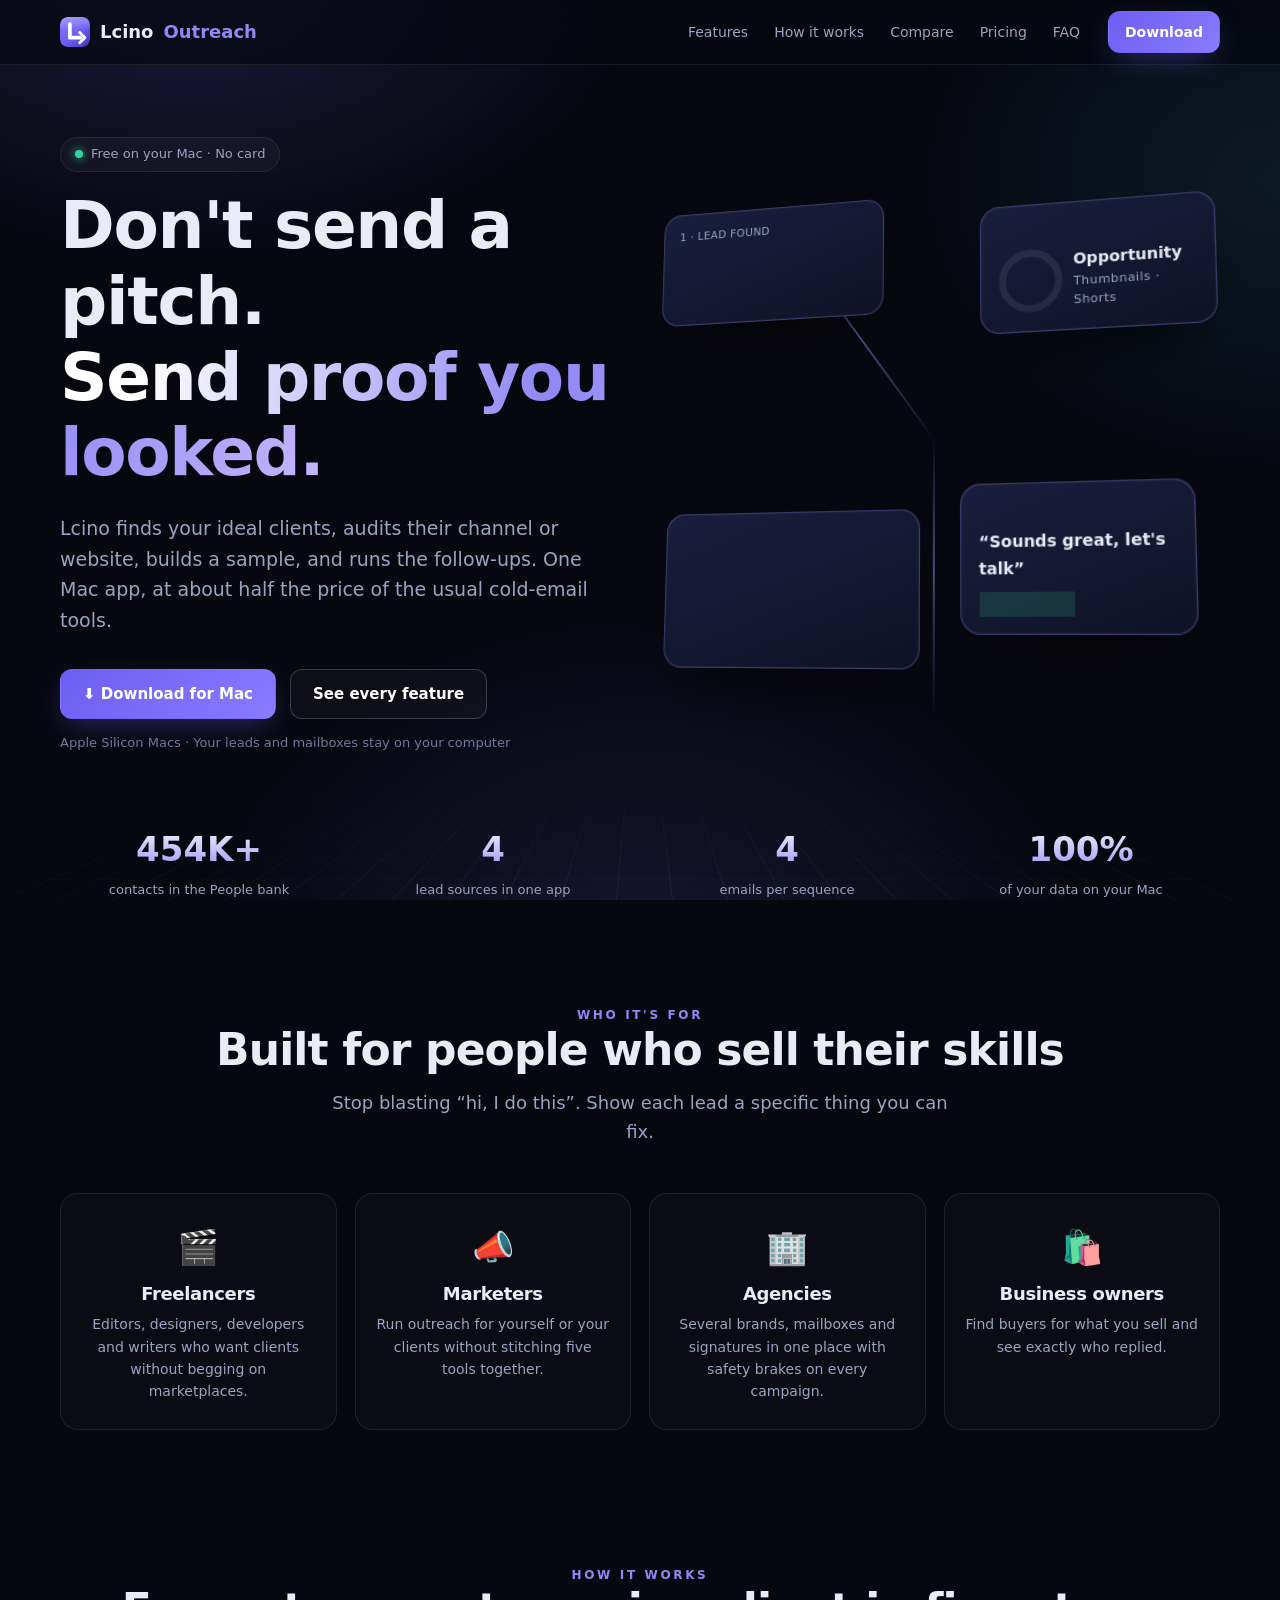
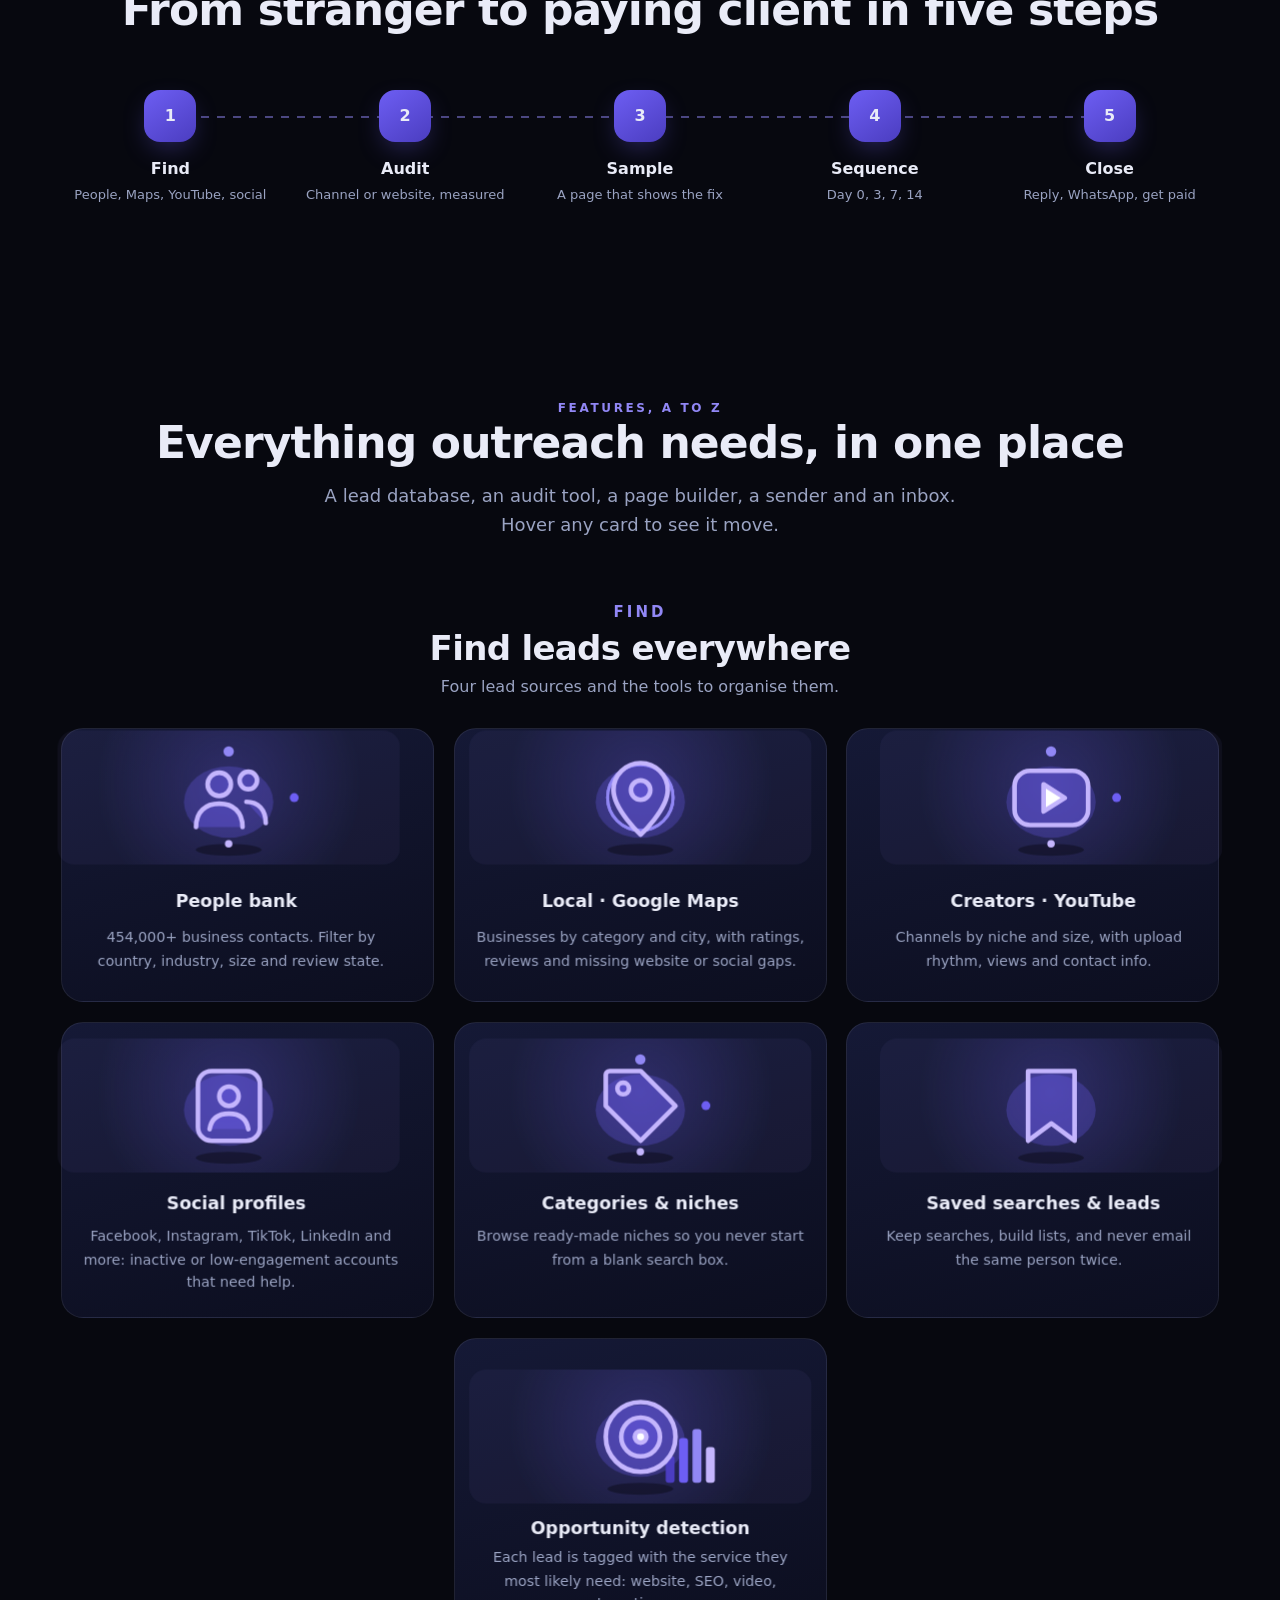
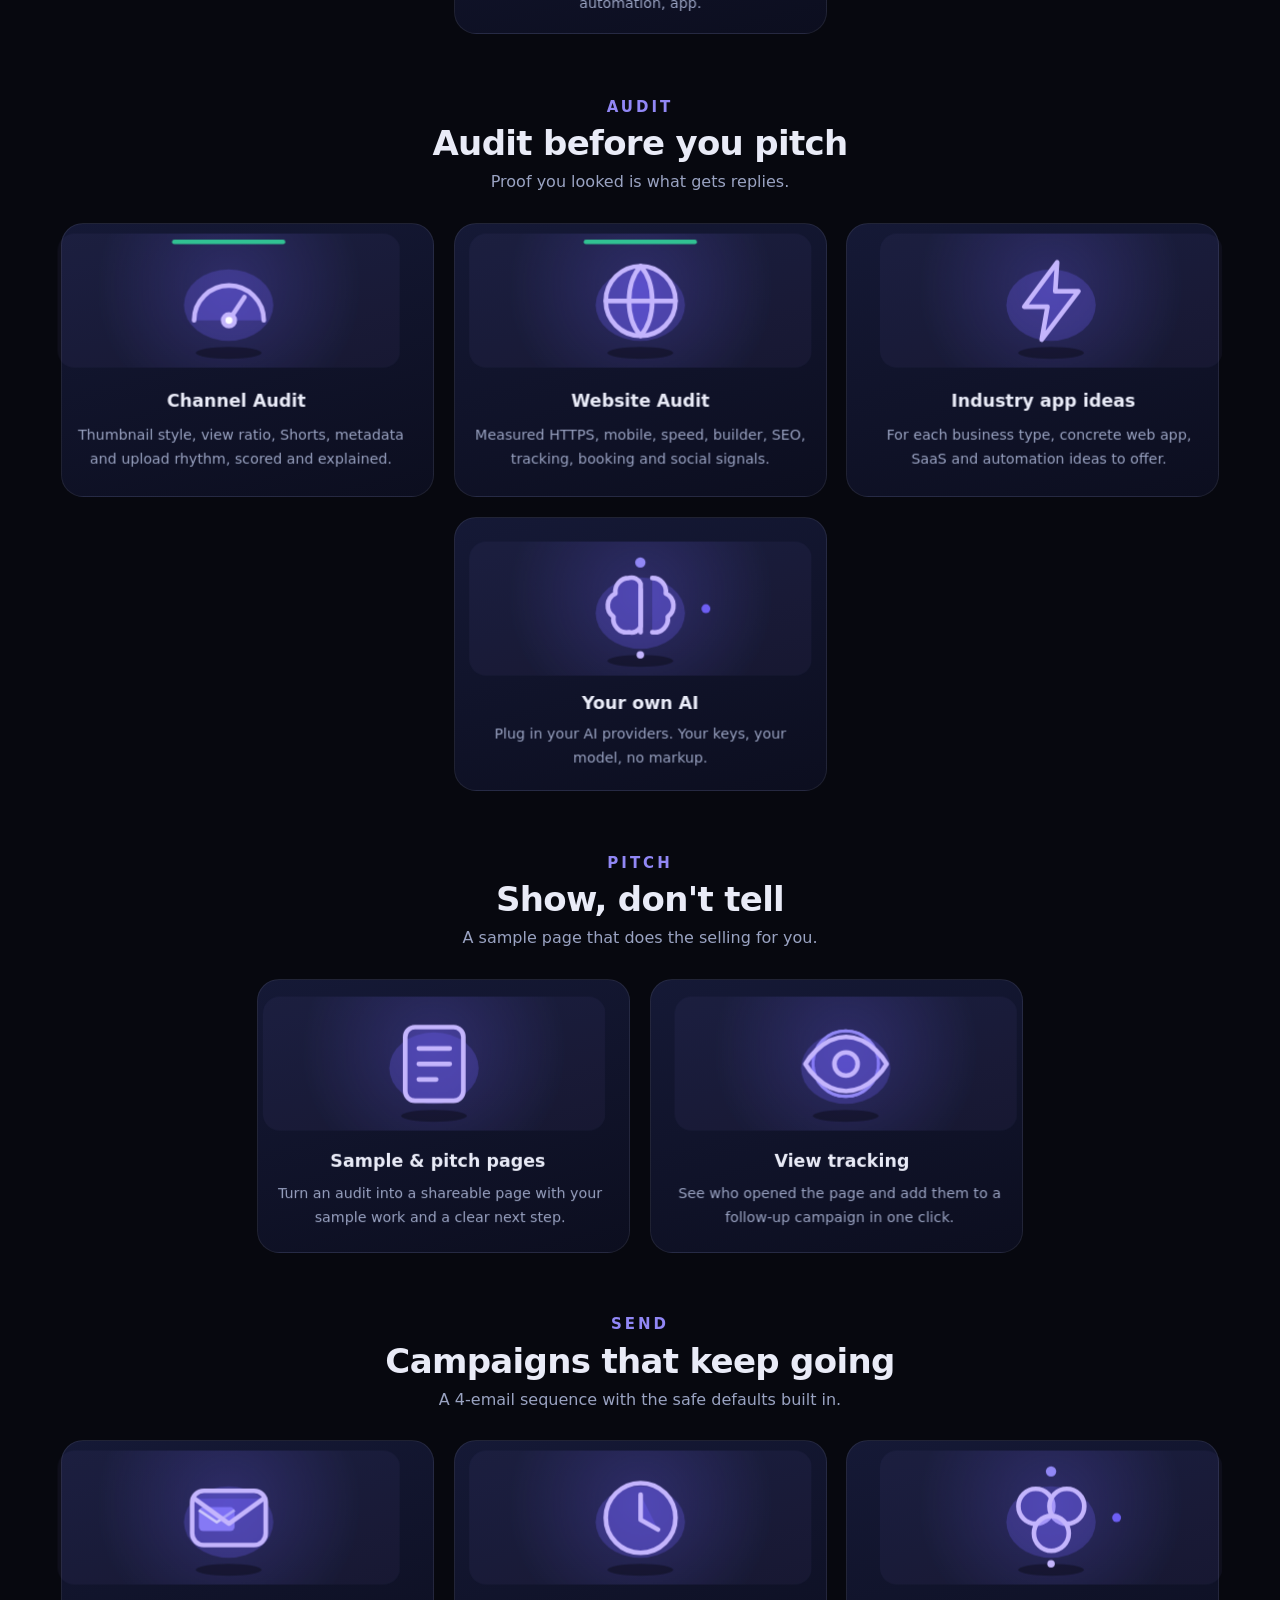
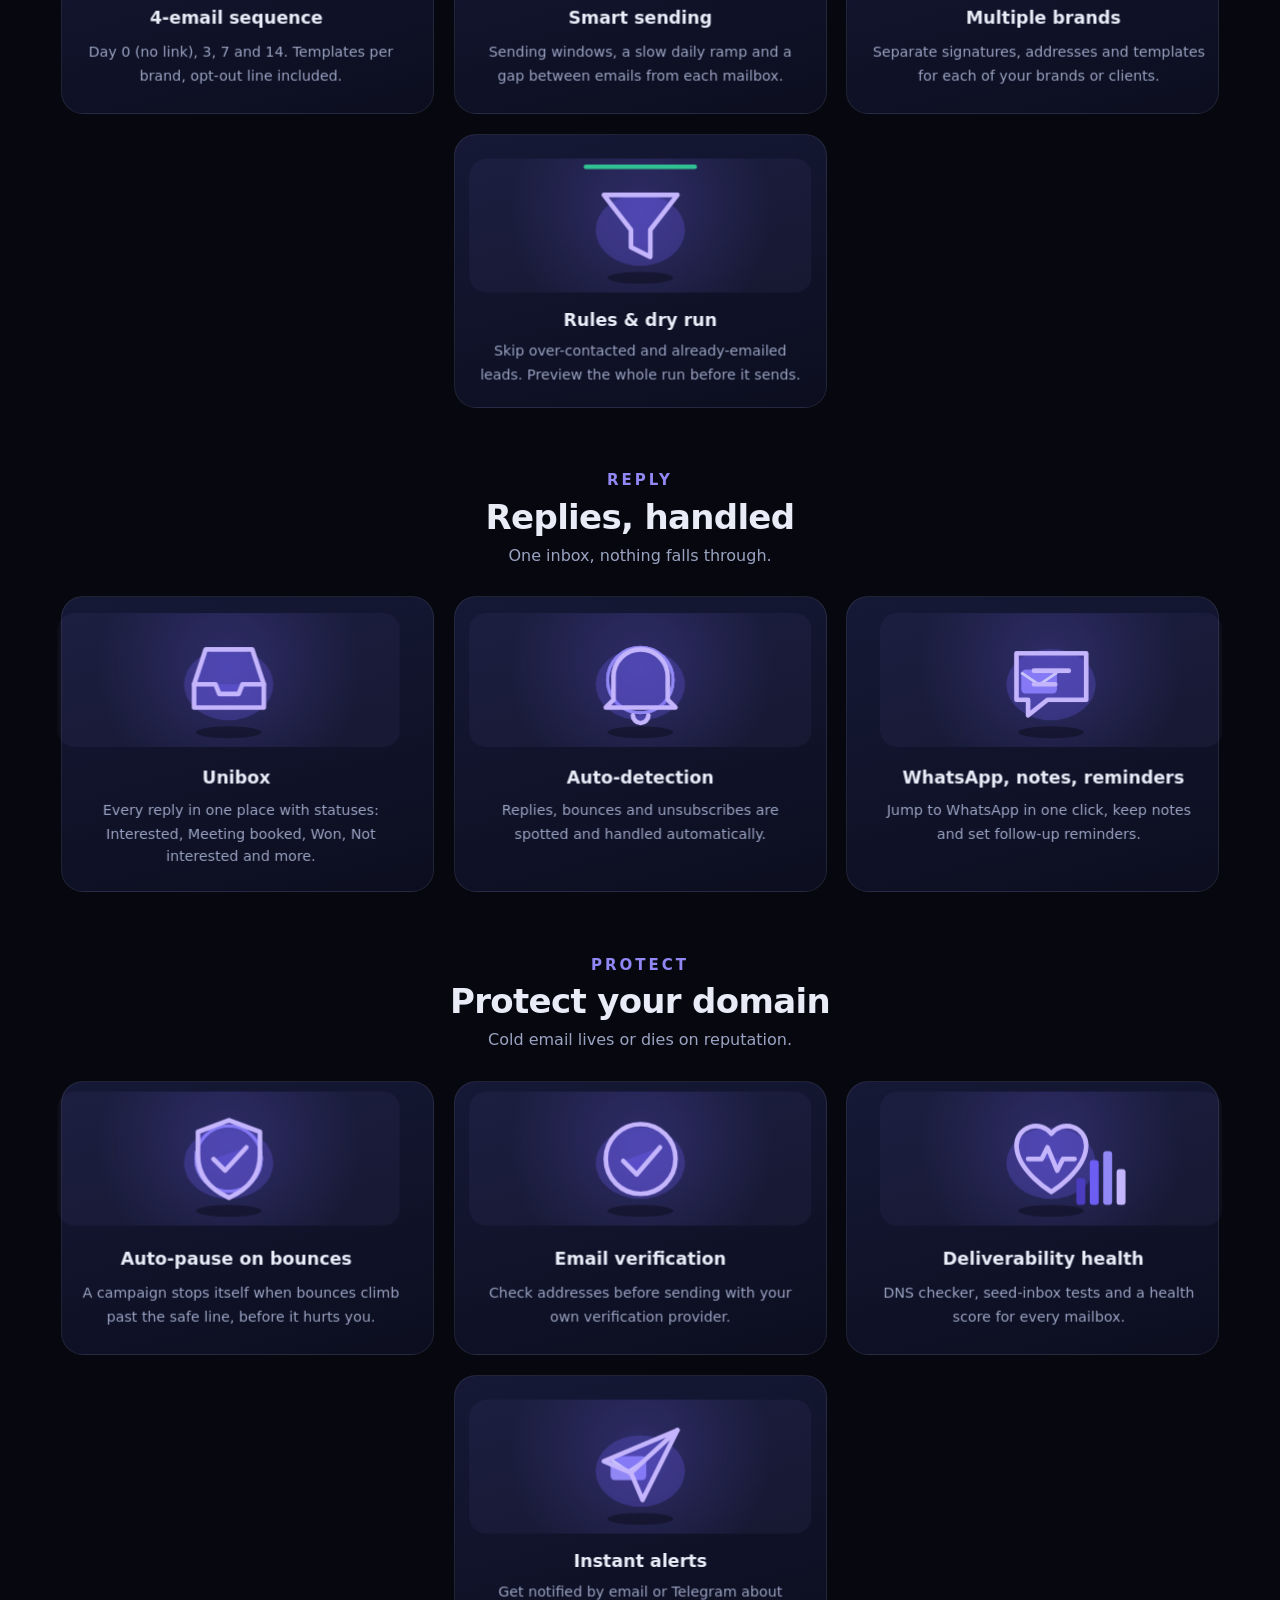
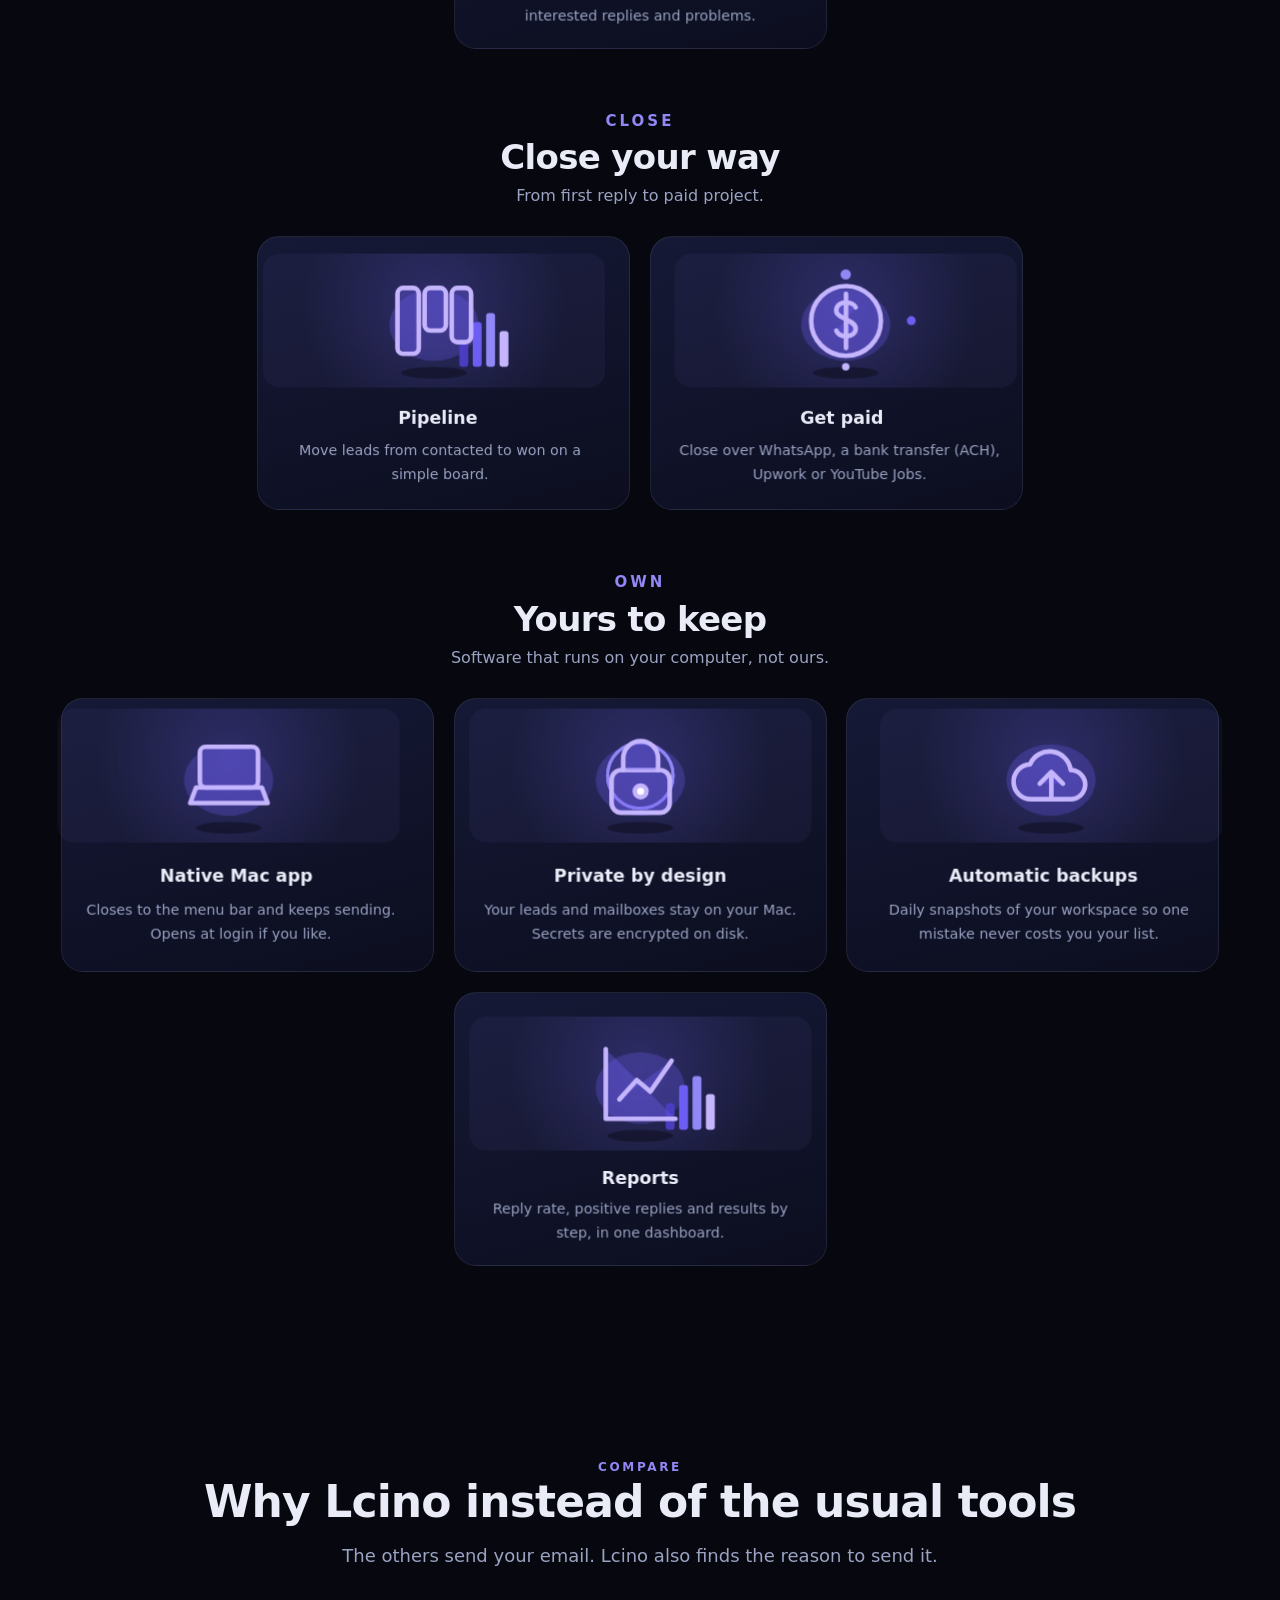
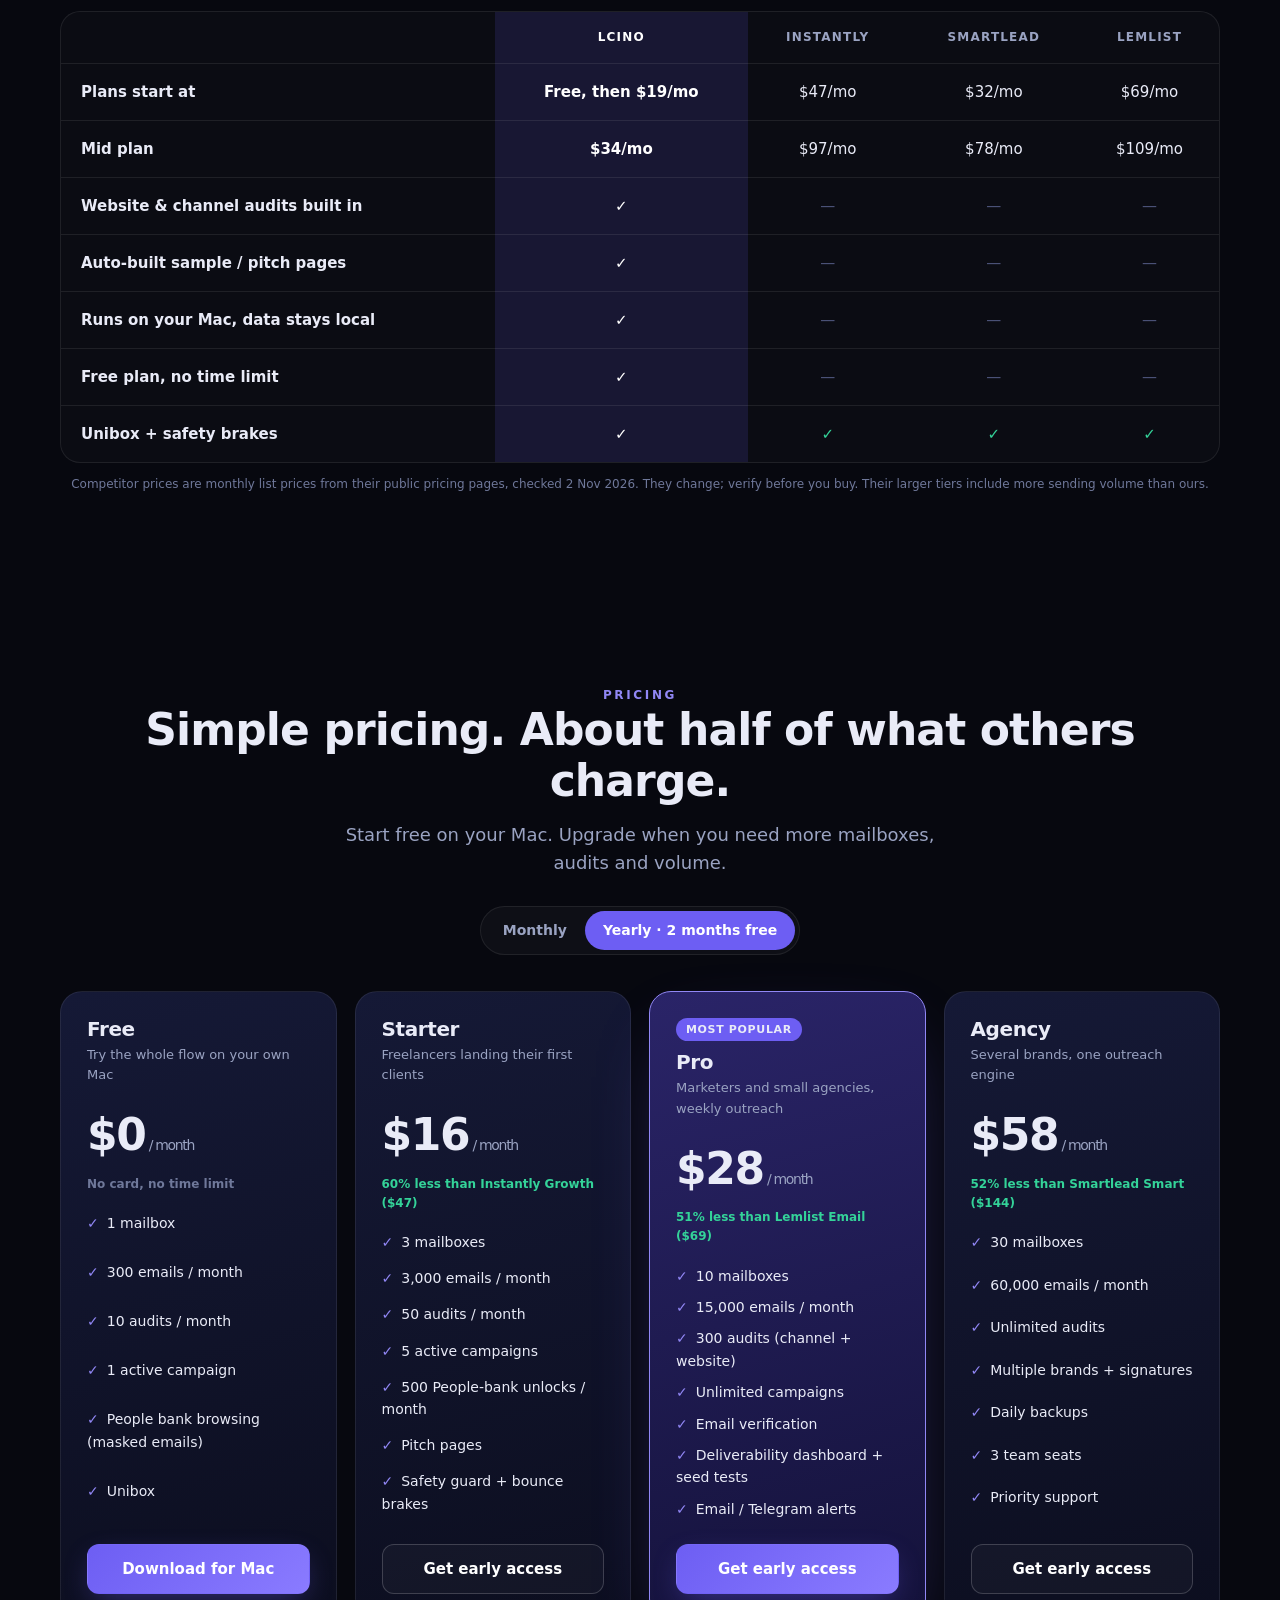
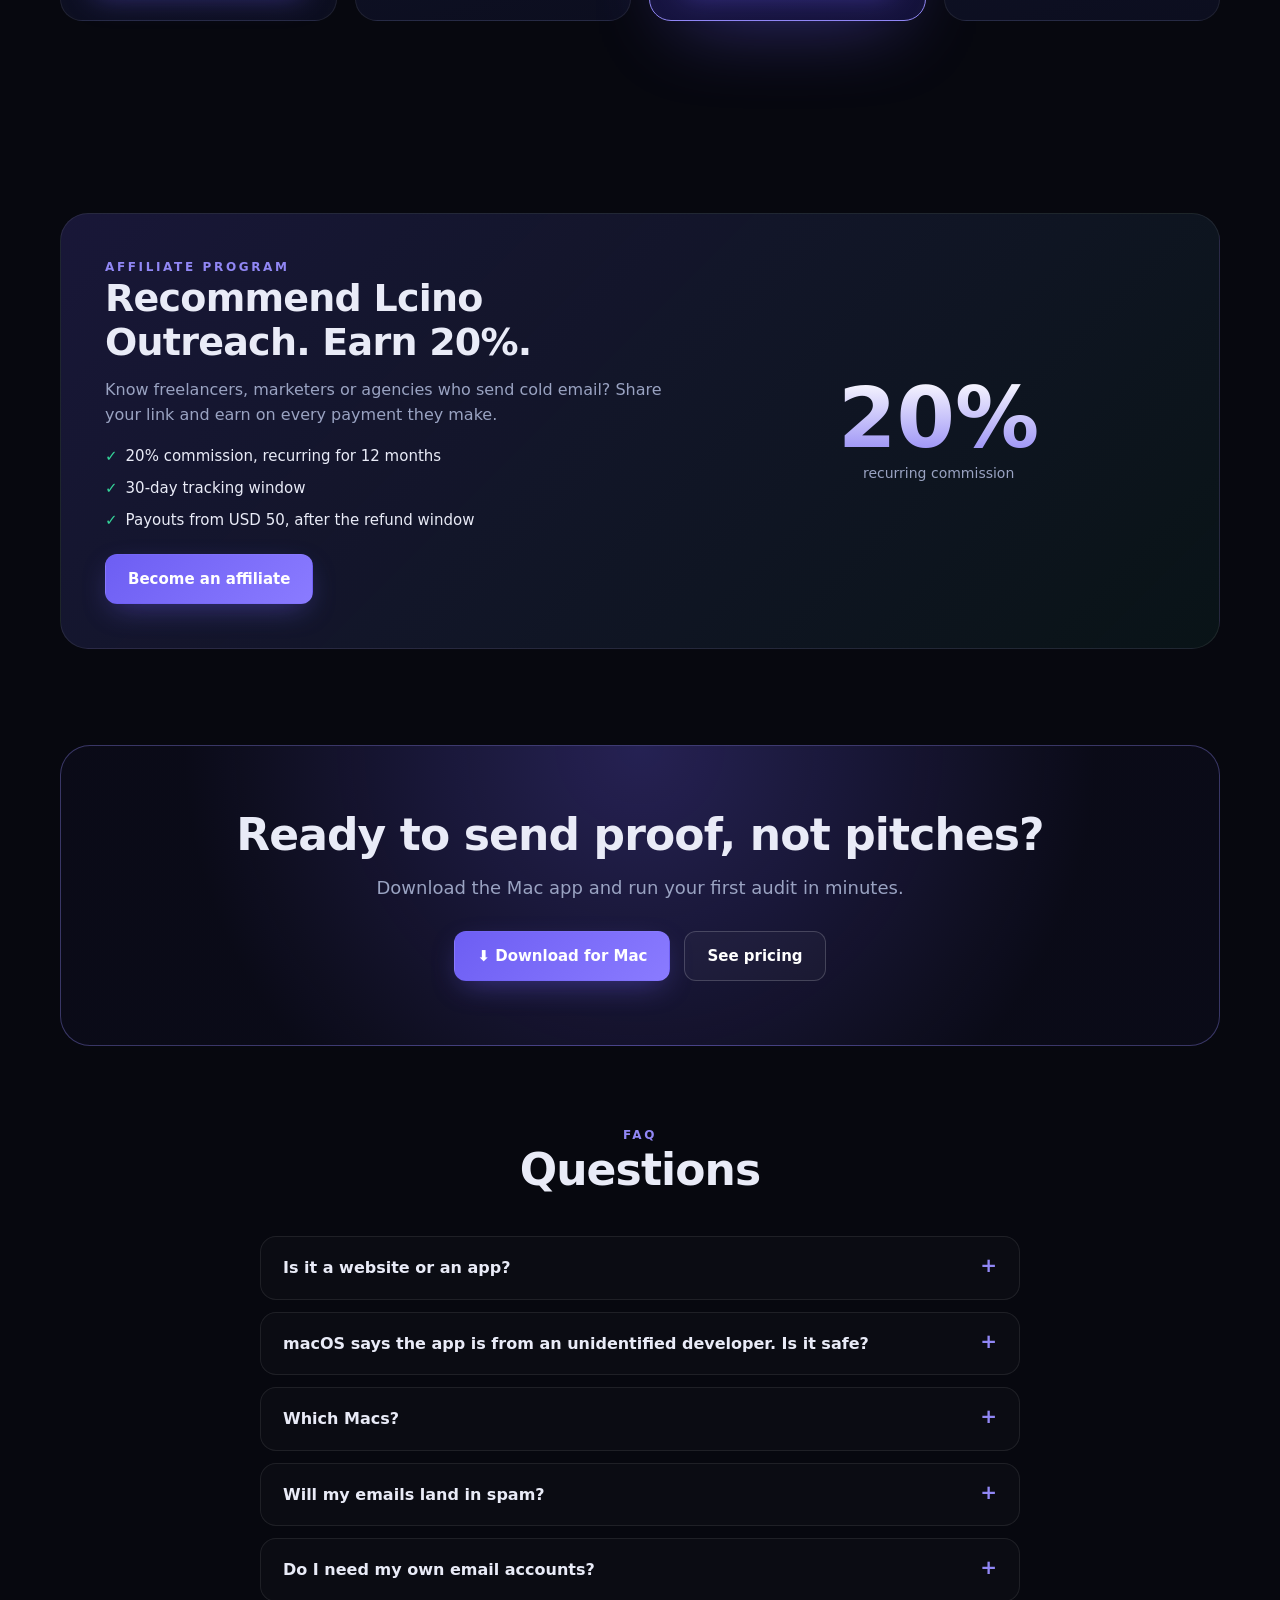
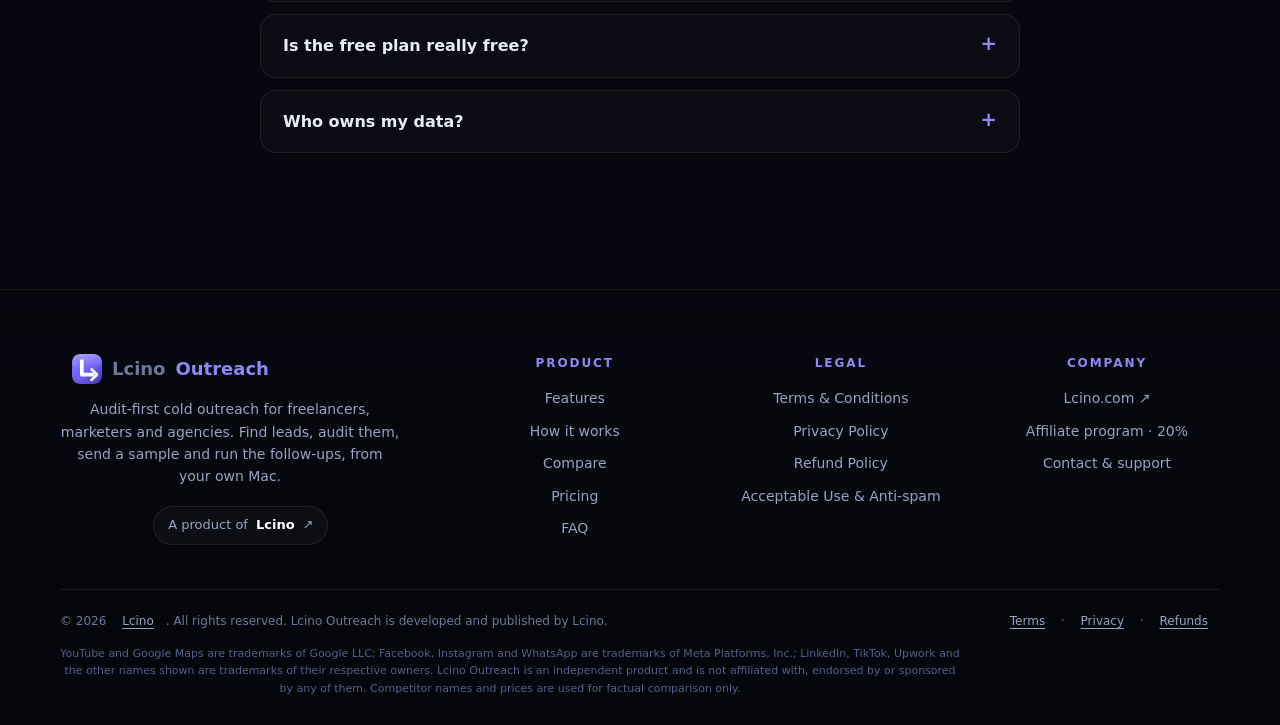
==== public/index.html @ 7857a813 "Serve only the public/ folder from Cloudflare Co-Authored-By: Claude Sonnet 5.5 <noreply@anthropic.c" ====
<!doctype html>
<html lang="en">
<head>
  <meta charset="utf-8">
  <meta name="viewport" content="width=device-width, initial-scale=1">
  <title>Lcino Outreach — Audit-first cold outreach for freelancers, marketers and agencies</title>
  <meta name="description" content="Find leads, audit them, send a sample and run the follow-ups from one Mac app, at about half the price of the usual cold-email tools.">
  <meta property="og:title" content="Lcino Outreach — Don't send a pitch. Send proof you looked.">
  <meta property="og:description" content="Find leads, audit their channel or website, send a sample, run the 4-email sequence. Free on your Mac.">
  <link rel="icon" href="assets/favicon.png">
  <link rel="stylesheet" href="styles.css">
</head>
<body>
<div class="aurora"></div>

<nav class="top">
  <div class="wrap">
    <a class="logo" href="#"><img src="assets/logo-mark.svg" alt="">Lcino<b>Outreach</b></a>
    <div class="links"><a href="#features">Features</a><a href="#how">How it works</a><a href="#compare">Compare</a><a href="#pricing">Pricing</a><a href="#faq">FAQ</a></div>
    <a class="login" href="#">Log in</a>
    <a class="btn primary sm dl" href="#download">Download</a>
  </div>
</nav>

<header class="hero">
  <div class="grid-floor"></div>
  <div class="wrap">
    <div>
      <span class="pill"><i></i> Free on your Mac · No card</span>
      <h1>Don't send a pitch.<br><span class="grad">Send proof you looked.</span></h1>
      <p class="sub">Lcino finds your ideal clients, audits their channel or website, builds a sample, and runs the follow-ups. One Mac app, at about half the price of the usual cold-email tools.</p>
      <div class="cta">
        <a class="btn primary dl" href="#download">⬇ Download for Mac</a>
        <a class="btn ghost" href="#features">See every feature</a>
      </div>
      <p class="note">Apple Silicon Macs · Your leads and mailboxes stay on your computer</p>
    </div>

    <div class="stage" aria-hidden="true">
      <div class="world">
        <div class="plate"></div>
        <div class="beam" style="--a: 0deg"></div><div class="beam" style="--a: 72deg"></div><div class="beam" style="--a: 144deg"></div><div class="beam" style="--a: 216deg"></div><div class="beam" style="--a: 288deg"></div>
        <div class="orb"><img src="assets/logo-mark.svg" alt=""></div>

        <div class="panel p-lead">
          <small>1 · LEAD FOUND</small>
          <div class="row" style="margin-top:8px"><div class="av">▶</div><div><b>The Growth Show</b><small>YouTube · 52K subscribers</small></div></div>
        </div>
        <div class="panel p-audit">
          <small>2 · AUDIT</small>
          <div class="row" style="margin-top:6px">
            <svg class="ring" viewBox="0 0 64 64"><circle class="bg" cx="32" cy="32" r="28"/><circle class="fg" cx="32" cy="32" r="28" stroke="#34d399"/></svg>
            <div><b>Opportunity</b><small>Thumbnails · Shorts</small></div>
          </div>
        </div>
        <div class="panel p-mail">
          <small>3 · SEQUENCE · DAY 0, 3, 7, 14</small>
          <div style="margin-top:8px"><b>Quick idea for your thumbnails</b></div>
          <div class="bar"><i></i></div>
          <div class="typing" style="margin-top:8px"><span></span><span></span><span></span></div>
        </div>
        <div class="panel p-reply">
          <small>4 · REPLY</small>
          <div style="margin-top:6px"><b>“Sounds great, let's talk”</b></div>
          <div style="margin-top:8px"><span class="tag">Interested</span></div>
        </div>
      </div>
    </div>
  </div>
</header>

<div class="strip rv"><div class="wrap">
  <div><b>454K+</b><span>contacts in the People bank</span></div>
  <div><b>4</b><span>lead sources in one app</span></div>
  <div><b>4</b><span>emails per sequence</span></div>
  <div><b>100%</b><span>of your data on your Mac</span></div>
</div></div>

<section id="who">
  <div class="wrap center rv">
    <div class="eyebrow">Who it's for</div>
    <h2>Built for people who sell their skills</h2>
    <p class="lead">Stop blasting “hi, I do this”. Show each lead a specific thing you can fix.</p>
    <div class="who">
      <div><div class="em">🎬</div><h3>Freelancers</h3><p>Editors, designers, developers and writers who want clients without begging on marketplaces.</p></div>
      <div><div class="em">📣</div><h3>Marketers</h3><p>Run outreach for yourself or your clients without stitching five tools together.</p></div>
      <div><div class="em">🏢</div><h3>Agencies</h3><p>Several brands, mailboxes and signatures in one place with safety brakes on every campaign.</p></div>
      <div><div class="em">🛍️</div><h3>Business owners</h3><p>Find buyers for what you sell and see exactly who replied.</p></div>
    </div>
  </div>
</section>

<section id="how" style="padding-top:40px">
  <div class="wrap center rv">
    <div class="eyebrow">How it works</div>
    <h2>From stranger to paying client in five steps</h2>
    <div class="steps">
      <div class="step"><i></i><b>Find</b><span>People, Maps, YouTube, social</span></div>
      <div class="step"><i></i><b>Audit</b><span>Channel or website, measured</span></div>
      <div class="step"><i></i><b>Sample</b><span>A page that shows the fix</span></div>
      <div class="step"><i></i><b>Sequence</b><span>Day 0, 3, 7, 14</span></div>
      <div class="step"><i></i><b>Close</b><span>Reply, WhatsApp, get paid</span></div>
    </div>
  </div>
</section>

<section id="features">
  <div class="wrap">
    <div class="center rv">
      <div class="eyebrow">Features, A to Z</div>
      <h2>Everything outreach needs, in one place</h2>
      <p class="lead">A lead database, an audit tool, a page builder, a sender and an inbox. Hover any card to see it move.</p>
    </div>
    <div id="features-root"></div>
  </div>
</section>

<section id="compare">
  <div class="wrap">
    <div class="center rv">
      <div class="eyebrow">Compare</div>
      <h2>Why Lcino instead of the usual tools</h2>
      <p class="lead">The others send your email. Lcino also finds the reason to send it.</p>
    </div>
    <div class="tbl rv"><table>
      <thead><tr><th></th><th class="us">Lcino</th><th>Instantly</th><th>Smartlead</th><th>Lemlist</th></tr></thead>
      <tbody>
        <tr><td>Plans start at</td><td class="us">Free, then $19/mo</td><td>$47/mo</td><td>$32/mo</td><td>$69/mo</td></tr>
        <tr><td>Mid plan</td><td class="us">$34/mo</td><td>$97/mo</td><td>$78/mo</td><td>$109/mo</td></tr>
        <tr><td>Website &amp; channel audits built in</td><td class="us yes">✓</td><td class="no">—</td><td class="no">—</td><td class="no">—</td></tr>
        <tr><td>Auto-built sample / pitch pages</td><td class="us yes">✓</td><td class="no">—</td><td class="no">—</td><td class="no">—</td></tr>
        <tr><td>Runs on your Mac, data stays local</td><td class="us yes">✓</td><td class="no">—</td><td class="no">—</td><td class="no">—</td></tr>
        <tr><td>Free plan, no time limit</td><td class="us yes">✓</td><td class="no">—</td><td class="no">—</td><td class="no">—</td></tr>
        <tr><td>Unibox + safety brakes</td><td class="us yes">✓</td><td class="yes">✓</td><td class="yes">✓</td><td class="yes">✓</td></tr>
      </tbody>
    </table></div>
    <p class="fine">Competitor prices are monthly list prices from their public pricing pages, checked 2 Nov 2026. They change; verify before you buy. Their larger tiers include more sending volume than ours.</p>
  </div>
</section>

<section id="pricing">
  <div class="wrap">
    <div class="center rv">
      <div class="eyebrow">Pricing</div>
      <h2>Simple pricing. About half of what others charge.</h2>
      <p class="lead">Start free on your Mac. Upgrade when you need more mailboxes, audits and volume.</p>
    </div>
    <div class="toggle"><button data-y="0">Monthly</button><button data-y="1" class="on">Yearly · 2 months free</button></div>
    <div class="plans" id="plans"></div>
  </div>
</section>

<section id="affiliate" style="padding-bottom:0">
  <div class="wrap"><div class="aff rv">
    <div>
      <div class="eyebrow">Affiliate program</div>
      <h2>Recommend Lcino Outreach. Earn 20%.</h2>
      <p>Know freelancers, marketers or agencies who send cold email? Share your link and earn on every payment they make.</p>
      <ul><li>20% commission, recurring for 12 months</li><li>30-day tracking window</li><li>Payouts from USD 50, after the refund window</li></ul>
      <div style="margin-top:22px"><a class="btn primary" href="/affiliate">Become an affiliate</a></div>
    </div>
    <div class="big"><b>20%</b><span>recurring commission</span></div>
  </div></div>
</section>

<section id="download" style="padding-bottom:40px">
  <div class="wrap"><div class="final rv">
    <h2>Ready to send proof, not pitches?</h2>
    <p class="lead">Download the Mac app and run your first audit in minutes.</p>
    <div class="cta">
      <a class="btn primary dl" href="#download">⬇ Download for Mac</a>
      <a class="btn ghost" href="#pricing">See pricing</a>
    </div>
  </div></div>
</section>

<section id="faq" style="padding-top:40px">
  <div class="wrap">
    <div class="center rv"><div class="eyebrow">FAQ</div><h2>Questions</h2></div>
    <div class="faq rv">
      <details><summary>Is it a website or an app?</summary><p>A Mac app. Your leads, mailboxes and API keys live on your computer, not on our servers.</p></details>
      <details><summary>macOS says the app is from an unidentified developer. Is it safe?</summary><p>The first release is not yet signed with an Apple Developer certificate, so macOS asks for confirmation once. Open the app, then go to System Settings → Privacy &amp; Security and click “Open Anyway”. Each release lists its SHA-256 checksum so you can verify the download.</p></details>
      <details><summary>Which Macs?</summary><p>Apple Silicon (M1 and newer) today. Intel and Windows are planned.</p></details>
      <details><summary>Will my emails land in spam?</summary><p>No tool can promise that. Lcino ramps volume slowly, enforces gaps, verifies addresses and pauses on bounces. Use a separate sending domain, never your main one.</p></details>
      <details><summary>Do I need my own email accounts?</summary><p>Yes. Connect your Google Workspace, Outlook or SMTP mailboxes.</p></details>
      <details><summary>Is the free plan really free?</summary><p>Yes. No card and no time limit; it is capped on mailboxes, emails and audits.</p></details>
      <details><summary>Who owns my data?</summary><p>You do. It stays on your Mac, secrets are encrypted on disk, and daily backups are kept locally.</p></details>
    </div>
  </div>
</section>

<div id="site-footer"></div>

<script src="config.js"></script>
<script src="footer.js"></script>
<script src="app.js"></script>
</body>
</html>
---- public/styles.css ----
:root {
  --bg: #07080f;
  --bg2: #0d0f1c;
  --card: #11142a;
  --line: rgba(255, 255, 255, 0.08);
  --text: #e9ebf7;
  --mute: #9aa3c2;
  --brand: #6d5ef3;
  --brand2: #9187f5;
  --glow: rgba(109, 94, 243, 0.45);
  --ok: #34d399;
  --warn: #f59e0b;
}
* { box-sizing: border-box; margin: 0; }
html { scroll-behavior: smooth; }
body {
  background: var(--bg);
  color: var(--text);
  font-family: "Inter", ui-sans-serif, system-ui, -apple-system, "Segoe UI", sans-serif;
  line-height: 1.6;
  -webkit-font-smoothing: antialiased;
  overflow-x: hidden;
}
a { color: inherit; text-decoration: none; }
img, svg { display: block; max-width: 100%; }
.wrap { width: min(1160px, 92vw); margin-inline: auto; }
section { position: relative; padding: 96px 0; }
.eyebrow { font-size: 12px; font-weight: 700; letter-spacing: 0.22em; text-transform: uppercase; color: var(--brand2); }
h1, h2, h3 { line-height: 1.15; letter-spacing: -0.02em; }
h2 { font-size: clamp(28px, 4vw, 44px); font-weight: 800; }
.center { text-align: center; }
.lead { color: var(--mute); max-width: 640px; margin: 14px auto 0; font-size: 18px; }
.grad { background: linear-gradient(100deg, #fff 10%, var(--brand2) 60%, #c4b5fd); -webkit-background-clip: text; background-clip: text; color: transparent; }

/* background aurora */
.aurora { position: fixed; inset: 0; z-index: -1; pointer-events: none; background:
  radial-gradient(60vw 40vw at 15% -5%, rgba(109, 94, 243, 0.22), transparent 60%),
  radial-gradient(50vw 40vw at 100% 20%, rgba(56, 189, 248, 0.10), transparent 60%),
  radial-gradient(60vw 50vw at 50% 110%, rgba(109, 94, 243, 0.16), transparent 60%); }
.grid-floor { position: absolute; inset: auto 0 0 0; height: 55%; background-image: linear-gradient(var(--line) 1px, transparent 1px), linear-gradient(90deg, var(--line) 1px, transparent 1px); background-size: 56px 56px; transform: perspective(500px) rotateX(62deg); transform-origin: bottom; mask-image: linear-gradient(to top, #000 10%, transparent 90%); opacity: 0.6; }

/* nav */
nav.top { position: sticky; top: 0; z-index: 50; backdrop-filter: blur(14px); background: rgba(7, 8, 15, 0.7); border-bottom: 1px solid var(--line); }
nav.top .wrap { display: flex; align-items: center; gap: 28px; height: 64px; }
.logo { display: flex; align-items: center; gap: 10px; font-weight: 800; font-size: 18px; }
.logo img { width: 30px; height: 30px; border-radius: 8px; }
.logo b { color: var(--brand2); font-weight: 700; }
.links { display: flex; gap: 26px; margin-left: auto; font-size: 14px; font-weight: 500; color: var(--mute); }
.links a:hover { color: #fff; }
.btn { display: inline-flex; align-items: center; justify-content: center; gap: 8px; padding: 12px 22px; border-radius: 12px; font-weight: 700; font-size: 15px; border: 1px solid transparent; cursor: pointer; transition: transform 0.2s, box-shadow 0.2s, background 0.2s; }
.btn:hover { transform: translateY(-2px); }
.btn.primary { background: linear-gradient(135deg, var(--brand), #8a7bff); color: #fff; box-shadow: 0 10px 30px -8px var(--glow); }
.btn.primary:hover { box-shadow: 0 16px 40px -8px var(--glow); }
.btn.ghost { border-color: rgba(255, 255, 255, 0.18); color: #fff; background: rgba(255, 255, 255, 0.03); }
.btn.ghost:hover { background: rgba(255, 255, 255, 0.08); }
.btn.sm { padding: 9px 16px; font-size: 14px; }
.login { font-size: 14px; font-weight: 600; color: var(--mute); }
@media (max-width: 760px) { .links { display: none; } nav.top .wrap { gap: 12px; } .login { margin-left: auto; } }

/* hero */
.hero { padding: 72px 0 40px; overflow: hidden; }
.hero .wrap { display: grid; grid-template-columns: 1.05fr 1fr; gap: 24px; align-items: center; }
.hero h1 { font-size: clamp(38px, 5.6vw, 66px); font-weight: 800; margin-top: 16px; }
.hero p.sub { margin-top: 22px; font-size: 19px; color: var(--mute); max-width: 540px; }
.hero .cta { display: flex; flex-wrap: wrap; gap: 14px; margin-top: 34px; }
.hero .note { margin-top: 14px; font-size: 13px; color: #6f789a; }
.pill { display: inline-flex; align-items: center; gap: 8px; padding: 6px 14px; border: 1px solid var(--line); border-radius: 999px; font-size: 13px; color: var(--mute); background: rgba(255, 255, 255, 0.03); }
.pill i { width: 8px; height: 8px; border-radius: 50%; background: var(--ok); box-shadow: 0 0 10px var(--ok); animation: blink 2s infinite; }
@keyframes blink { 50% { opacity: 0.3; } }
@media (max-width: 900px) { .hero .wrap { grid-template-columns: 1fr; } }

/* 3D hero stage */
.stage { position: relative; height: 520px; perspective: 1300px; }
.world { position: absolute; inset: 0; transform-style: preserve-3d; transform: rotateX(var(--rx, 8deg)) rotateY(var(--ry, -14deg)); transition: transform 0.25s ease-out; }
.plate { position: absolute; left: 50%; top: 52%; width: 440px; height: 440px; margin: -220px 0 0 -220px; border-radius: 38px; background: linear-gradient(145deg, rgba(109, 94, 243, 0.25), rgba(109, 94, 243, 0.02)); border: 1px solid rgba(145, 135, 245, 0.35); transform: translateZ(-60px) rotateZ(45deg) scale(0.9); box-shadow: 0 0 120px rgba(109, 94, 243, 0.35); }
.plate::after { content: ""; position: absolute; inset: 22px; border-radius: 26px; border: 1px dashed rgba(145, 135, 245, 0.35); }
.panel { position: absolute; background: linear-gradient(160deg, #1a1e3d, #0f1226); border: 1px solid rgba(145, 135, 245, 0.3); border-radius: 18px; padding: 14px 16px; box-shadow: 0 30px 60px -20px rgba(0, 0, 0, 0.7), 0 0 0 1px rgba(255, 255, 255, 0.03) inset; font-size: 13px; animation: bob 6s ease-in-out infinite; transform-style: preserve-3d; }
.panel small { display: block; color: var(--mute); font-size: 11px; letter-spacing: 0.04em; }
.panel b { font-size: 14px; }
.row { display: flex; align-items: center; gap: 10px; }
.av { width: 34px; height: 34px; border-radius: 10px; display: grid; place-items: center; font-weight: 800; background: #e11d48; color: #fff; }
.p-lead { left: 2%; top: 6%; width: 230px; transform: translateZ(90px); }
.p-audit { right: 0; top: 12%; width: 210px; transform: translateZ(130px); animation-delay: -1.5s; }
.p-mail { left: 6%; bottom: 8%; width: 250px; transform: translateZ(110px); animation-delay: -3s; }
.p-reply { right: 4%; bottom: 14%; width: 200px; transform: translateZ(160px); animation-delay: -4.5s; }
@keyframes bob { 0%, 100% { translate: 0 0; } 50% { translate: 0 -14px; } }
.ring { width: 64px; height: 64px; }
.ring circle { fill: none; stroke-width: 7; stroke-linecap: round; }
.ring .bg { stroke: rgba(255, 255, 255, 0.08); }
.ring .fg { stroke: var(--ok); stroke-dasharray: 176; stroke-dashoffset: 176; animation: fill 4s ease-out infinite; transform: rotate(-90deg); transform-origin: center; }
@keyframes fill { 0% { stroke-dashoffset: 176; } 45%, 90% { stroke-dashoffset: 40; } 100% { stroke-dashoffset: 176; } }
.bar { height: 6px; border-radius: 6px; background: rgba(255, 255, 255, 0.1); overflow: hidden; margin-top: 8px; }
.bar i { display: block; height: 100%; background: var(--brand2); border-radius: 6px; animation: load 4s ease-in-out infinite; }
@keyframes load { 0% { width: 8%; } 50%, 90% { width: 90%; } 100% { width: 8%; } }
.typing span { display: inline-block; width: 6px; height: 6px; margin-right: 3px; border-radius: 50%; background: var(--brand2); animation: dot 1.2s infinite; }
.typing span:nth-child(2) { animation-delay: 0.2s; } .typing span:nth-child(3) { animation-delay: 0.4s; }
@keyframes dot { 50% { transform: translateY(-5px); opacity: 0.4; } }
.tag { display: inline-block; padding: 2px 9px; border-radius: 999px; font-size: 11px; font-weight: 700; background: rgba(52, 211, 153, 0.16); color: var(--ok); }
.beam { position: absolute; left: 50%; top: 50%; width: 2px; height: 260px; background: linear-gradient(transparent, var(--brand2), transparent); transform: translateZ(40px) rotate(var(--a)); transform-origin: top; opacity: 0.55; animation: beam 3s ease-in-out infinite; }
@keyframes beam { 50% { opacity: 0.12; } }
.orb { position: absolute; left: 50%; top: 52%; width: 120px; height: 120px; margin: -60px; border-radius: 30px; background: linear-gradient(145deg, var(--brand), #4b3dc0); display: grid; place-items: center; transform: translateZ(60px); box-shadow: 0 30px 80px -10px var(--glow); animation: bob 5s ease-in-out infinite; }
.orb img { width: 70px; }

/* strip */
.strip { padding: 28px 0 8px; }
.strip .wrap { display: grid; grid-template-columns: repeat(4, 1fr); gap: 16px; text-align: center; }
.strip b { display: block; font-size: 34px; font-weight: 800; background: linear-gradient(#fff, var(--brand2)); -webkit-background-clip: text; background-clip: text; color: transparent; }
.strip span { color: var(--mute); font-size: 13px; }
@media (max-width: 700px) { .strip .wrap { grid-template-columns: repeat(2, 1fr); } }

/* who */
.who { display: grid; grid-template-columns: repeat(4, 1fr); gap: 18px; margin-top: 46px; }
.who > div { padding: 26px 20px; text-align: center; border: 1px solid var(--line); border-radius: 18px; background: rgba(255, 255, 255, 0.02); transition: transform 0.3s, border-color 0.3s; }
.who > div:hover { transform: translateY(-6px); border-color: rgba(145, 135, 245, 0.5); }
.who h3 { font-size: 18px; margin: 10px 0 8px; }
.who p { color: var(--mute); font-size: 14px; }
.who .em { font-size: 34px; }
@media (max-width: 900px) { .who { grid-template-columns: repeat(2, 1fr); } }

/* steps */
.steps { display: grid; grid-template-columns: repeat(5, 1fr); gap: 14px; margin-top: 54px; counter-reset: s; position: relative; }
.steps::before { content: ""; position: absolute; left: 8%; right: 8%; top: 26px; height: 2px; background: repeating-linear-gradient(90deg, var(--brand2) 0 8px, transparent 8px 16px); opacity: 0.5; animation: slide 1.2s linear infinite; }
@keyframes slide { to { background-position: 16px 0; } }
.step { position: relative; text-align: center; }
.step i { counter-increment: s; width: 52px; height: 52px; margin: 0 auto 14px; display: grid; place-items: center; border-radius: 16px; background: linear-gradient(145deg, var(--brand), #4b3dc0); font-style: normal; font-weight: 800; box-shadow: 0 10px 28px -8px var(--glow); }
.step i::before { content: counter(s); }
.step b { display: block; }
.step span { font-size: 13px; color: var(--mute); }
@media (max-width: 800px) { .steps { grid-template-columns: 1fr 1fr; } .steps::before { display: none; } }

/* feature groups + cards */
.group { margin-top: 64px; }
.group > h3 { text-align: center; font-size: 15px; letter-spacing: 0.2em; text-transform: uppercase; color: var(--brand2); margin-bottom: 8px; }
.group > p { text-align: center; color: var(--mute); margin-bottom: 28px; }
.cards { display: flex; flex-wrap: wrap; justify-content: center; gap: 20px; perspective: 1100px; }
.card { flex: 0 1 calc(33.333% - 14px); min-width: 260px; position: relative; text-align: center; padding: 22px 22px 26px; border-radius: 22px; background: linear-gradient(165deg, #151936, #0c0e1f); border: 1px solid var(--line); transform-style: preserve-3d; transform: rotateX(var(--crx, 0deg)) rotateY(var(--cry, 0deg)); transition: transform 0.18s ease-out, border-color 0.3s, box-shadow 0.3s; will-change: transform; }
.card:hover { border-color: rgba(145, 135, 245, 0.6); box-shadow: 0 30px 60px -24px var(--glow), 0 0 0 1px rgba(145, 135, 245, 0.2); }
.card::after { content: ""; position: absolute; inset: 0; border-radius: inherit; pointer-events: none; background: radial-gradient(260px circle at var(--gx, 50%) var(--gy, 0%), rgba(255, 255, 255, 0.12), transparent 60%); opacity: 0; transition: opacity 0.3s; }
.card:hover::after { opacity: 1; }
.clip { height: 128px; margin: 0 auto 16px; border-radius: 16px; background: radial-gradient(circle at 50% 40%, rgba(109, 94, 243, 0.28), rgba(109, 94, 243, 0.04) 70%), rgba(255, 255, 255, 0.02); transform: translateZ(50px); overflow: hidden; }
.clip svg { width: 100%; height: 100%; }
.card h4 { font-size: 17px; font-weight: 700; transform: translateZ(30px); }
.card p { margin-top: 8px; font-size: 14px; color: var(--mute); transform: translateZ(18px); }

/* clip animation primitives (paused offscreen, faster on hover) */
.clip svg * { animation-play-state: paused; }
.card.on .clip svg *, .card:hover .clip svg * { animation-play-state: running; }
.card:hover .clip svg .gl { animation-duration: 1.6s; }
.card:hover .clip svg .fx { animation-duration: 1.2s; }
.gl { transform-box: fill-box; transform-origin: center; animation: glf 3.6s ease-in-out infinite; }
@keyframes glf { 0%, 100% { transform: translateY(0) rotateY(0deg) scale(1); } 50% { transform: translateY(-5px) rotateY(18deg) scale(1.06); } }
.glow { transform-box: fill-box; transform-origin: center; animation: gp 3s ease-in-out infinite; }
@keyframes gp { 50% { transform: scale(1.25); opacity: 0.6; } }
.orbit { transform-origin: 60px 45px; animation: spin 7s linear infinite; }
@keyframes spin { to { transform: rotate(360deg); } }
.ripple { transform-box: fill-box; transform-origin: center; animation: rp 2.4s ease-out infinite; }
.ripple.d2 { animation-delay: 1.2s; }
@keyframes rp { 0% { transform: scale(0.4); opacity: 0.9; } 100% { transform: scale(2.4); opacity: 0; } }
.tick { transform-box: fill-box; transform-origin: center; animation: tk 3s ease-out infinite; opacity: 0; }
.tick.d2 { animation-delay: 0.7s; } .tick.d3 { animation-delay: 1.4s; }
@keyframes tk { 0%, 15% { transform: scale(0); opacity: 0; } 30%, 80% { transform: scale(1); opacity: 1; } 100% { opacity: 0; } }
.scan { animation: sc 2.8s ease-in-out infinite; }
@keyframes sc { 0%, 100% { transform: translateY(8px); opacity: 0; } 15%, 85% { opacity: 1; } 50% { transform: translateY(74px); } }
.fly { animation: fl 2.6s ease-in infinite; }
@keyframes fl { 0% { transform: translate(-34px, 8px) scale(0.6); opacity: 0; } 25% { opacity: 1; } 100% { transform: translate(60px, -18px) scale(1); opacity: 0; } }
.bars rect { transform-box: fill-box; transform-origin: bottom; animation: bg 2.4s ease-in-out infinite; }
.bars rect:nth-child(2) { animation-delay: 0.25s; } .bars rect:nth-child(3) { animation-delay: 0.5s; } .bars rect:nth-child(4) { animation-delay: 0.75s; }
@keyframes bg { 0%, 100% { transform: scaleY(0.3); } 50% { transform: scaleY(1); } }

/* compare */
.tbl { margin-top: 40px; overflow-x: auto; border: 1px solid var(--line); border-radius: 20px; background: rgba(255, 255, 255, 0.02); }
table { width: 100%; min-width: 680px; border-collapse: collapse; font-size: 15px; }
th, td { padding: 16px 20px; text-align: center; border-bottom: 1px solid var(--line); }
th:first-child, td:first-child { text-align: left; font-weight: 600; }
th { font-size: 12px; letter-spacing: 0.1em; text-transform: uppercase; color: var(--mute); }
td.us, th.us { background: rgba(109, 94, 243, 0.14); color: #fff; font-weight: 700; }
.yes { color: var(--ok); font-weight: 800; } .no { color: #4b5278; }
tr:last-child td { border-bottom: 0; }
.fine { margin-top: 12px; font-size: 12px; color: #6f789a; text-align: center; }

/* pricing */
.toggle { display: flex; width: fit-content; margin: 28px auto 0; padding: 4px; border: 1px solid var(--line); border-radius: 999px; background: rgba(255, 255, 255, 0.03); }
.toggle button { padding: 8px 18px; border: 0; border-radius: 999px; background: transparent; color: var(--mute); font: inherit; font-size: 14px; font-weight: 600; cursor: pointer; }
.toggle button.on { background: var(--brand); color: #fff; }
.plans { display: grid; grid-template-columns: repeat(4, 1fr); gap: 18px; margin-top: 36px; perspective: 1100px; }
.plan { display: flex; flex-direction: column; padding: 26px; border-radius: 22px; border: 1px solid var(--line); background: linear-gradient(165deg, #151936, #0c0e1f); transition: transform 0.25s, box-shadow 0.25s; }
.plan:hover { transform: translateY(-8px) rotateX(3deg); box-shadow: 0 30px 60px -24px var(--glow); }
.plan.hot { border-color: var(--brand2); background: linear-gradient(165deg, #2a2468, #14123a); box-shadow: 0 30px 80px -30px var(--glow); }
.plan .badge { align-self: flex-start; margin-bottom: 10px; padding: 3px 10px; border-radius: 999px; background: var(--brand); font-size: 11px; font-weight: 800; letter-spacing: 0.06em; text-transform: uppercase; }
.plan h3 { font-size: 20px; }
.plan .tg { font-size: 13px; color: var(--mute); margin-top: 4px; min-height: 40px; }
.plan .price { margin-top: 14px; font-size: 44px; font-weight: 800; letter-spacing: -0.03em; }
.plan .price small { font-size: 14px; font-weight: 500; color: var(--mute); }
.plan .vs { margin-top: 4px; font-size: 12px; font-weight: 700; color: var(--ok); min-height: 18px; }
.plan ul { list-style: none; padding: 0; margin: 18px 0 24px; display: grid; gap: 9px; font-size: 14px; flex: 1; }
.plan li::before { content: "✓"; color: var(--brand2); font-weight: 800; margin-right: 8px; }
.plan .btn { width: 100%; }
@media (max-width: 1000px) { .plans { grid-template-columns: repeat(2, 1fr); } }
@media (max-width: 600px) { .plans { grid-template-columns: 1fr; } }

/* faq / cta / footer */
.faq { max-width: 760px; margin: 40px auto 0; display: grid; gap: 12px; }
details { border: 1px solid var(--line); border-radius: 16px; padding: 18px 22px; background: rgba(255, 255, 255, 0.02); }
summary { cursor: pointer; font-weight: 700; list-style: none; display: flex; justify-content: space-between; }
summary::after { content: "+"; color: var(--brand2); font-size: 20px; line-height: 1; }
details[open] summary::after { content: "–"; }
details p { margin-top: 10px; color: var(--mute); font-size: 15px; }
.final { text-align: center; border: 1px solid rgba(145, 135, 245, 0.35); border-radius: 30px; padding: 64px 24px; background: radial-gradient(circle at 50% 0%, rgba(109, 94, 243, 0.3), rgba(109, 94, 243, 0.04) 70%); }
.final .cta { display: flex; justify-content: center; gap: 14px; flex-wrap: wrap; margin-top: 28px; }
footer { padding: 40px 0 60px; text-align: center; color: #6f789a; font-size: 13px; border-top: 1px solid var(--line); }
footer a { margin: 0 12px; } footer a:hover { color: #fff; }
.contactbox { margin: 18px auto 0; max-width: 520px; padding: 18px; border: 1px dashed var(--line); border-radius: 16px; color: var(--mute); font-size: 14px; }

/* reveal */
.rv { opacity: 0; transform: translateY(26px); transition: opacity 0.7s ease, transform 0.7s ease; }
.rv.in { opacity: 1; transform: none; }
@media (prefers-reduced-motion: reduce) {
  * { animation: none !important; transition: none !important; }
  .rv { opacity: 1; transform: none; }
  .world, .card { transform: none !important; }
}

/* footer */
.foot { margin-top: 40px; border-top: 1px solid var(--line); background: linear-gradient(#07080f, #05060c); padding: 64px 0 28px; }
.foot-grid { display: grid; grid-template-columns: 1.6fr 1fr 1fr 1fr; gap: 40px; }
.foot h5 { font-size: 12px; letter-spacing: 0.16em; text-transform: uppercase; color: var(--brand2); margin-bottom: 14px; }
.foot ul { list-style: none; padding: 0; display: grid; gap: 10px; font-size: 14px; color: var(--mute); }
.foot ul a:hover, .foot a.lk:hover { color: #fff; }
.foot .about { color: var(--mute); font-size: 14px; max-width: 340px; margin-top: 14px; }
.byline { display: inline-flex; align-items: center; gap: 8px; margin-top: 18px; padding: 8px 14px; border: 1px solid var(--line); border-radius: 999px; font-size: 13px; color: var(--mute); background: rgba(255, 255, 255, 0.03); transition: border-color 0.2s, color 0.2s; }
.byline:hover { border-color: var(--brand2); color: #fff; }
.byline b { color: #fff; }
.foot-bottom { margin-top: 44px; padding-top: 22px; border-top: 1px solid var(--line); display: flex; flex-wrap: wrap; gap: 12px 24px; justify-content: space-between; font-size: 12px; color: #6f789a; }
.foot-bottom a { color: var(--mute); text-decoration: underline; text-underline-offset: 3px; }
.disclaimer { margin-top: 14px; font-size: 11px; color: #566089; max-width: 900px; }
@media (max-width: 800px) { .foot-grid { grid-template-columns: 1fr 1fr; } .foot-grid > :first-child { grid-column: 1 / -1; } }

/* affiliate band */
.aff { display: grid; grid-template-columns: 1.2fr 1fr; gap: 30px; align-items: center; padding: 44px; border: 1px solid var(--line); border-radius: 28px; background: linear-gradient(135deg, rgba(109, 94, 243, 0.18), rgba(52, 211, 153, 0.06)); }
.aff h2 { font-size: clamp(26px, 3.2vw, 38px); }
.aff p { color: var(--mute); margin-top: 12px; }
.aff ul { list-style: none; padding: 0; margin-top: 16px; display: grid; gap: 8px; font-size: 15px; }
.aff li::before { content: "✓"; color: var(--ok); font-weight: 800; margin-right: 8px; }
.aff .big { text-align: center; }
.aff .big b { display: block; font-size: 84px; line-height: 1; font-weight: 800; background: linear-gradient(#fff, var(--brand2)); -webkit-background-clip: text; background-clip: text; color: transparent; }
.aff .big span { color: var(--mute); font-size: 14px; }
@media (max-width: 800px) { .aff { grid-template-columns: 1fr; padding: 28px; } }

/* legal documents */
.doc { max-width: 780px; margin: 0 auto; padding: 56px 0 24px; }
.doc h1 { font-size: clamp(32px, 5vw, 46px); font-weight: 800; }
.doc .meta { margin-top: 10px; color: var(--mute); font-size: 14px; }
.doc h2 { font-size: 22px; margin: 38px 0 10px; }
.doc p, .doc li { color: #c3c9e2; font-size: 16px; }
.doc p { margin-top: 12px; }
.doc ul { margin: 12px 0 0 22px; display: grid; gap: 8px; }
.doc a.in { color: var(--brand2); text-decoration: underline; text-underline-offset: 3px; }
.doc .callout { margin-top: 18px; padding: 16px 18px; border: 1px solid rgba(145, 135, 245, 0.35); border-radius: 14px; background: rgba(109, 94, 243, 0.1); }
.doc table { min-width: 0; margin-top: 14px; font-size: 14px; }
.doc th, .doc td { text-align: left; padding: 10px 12px; }
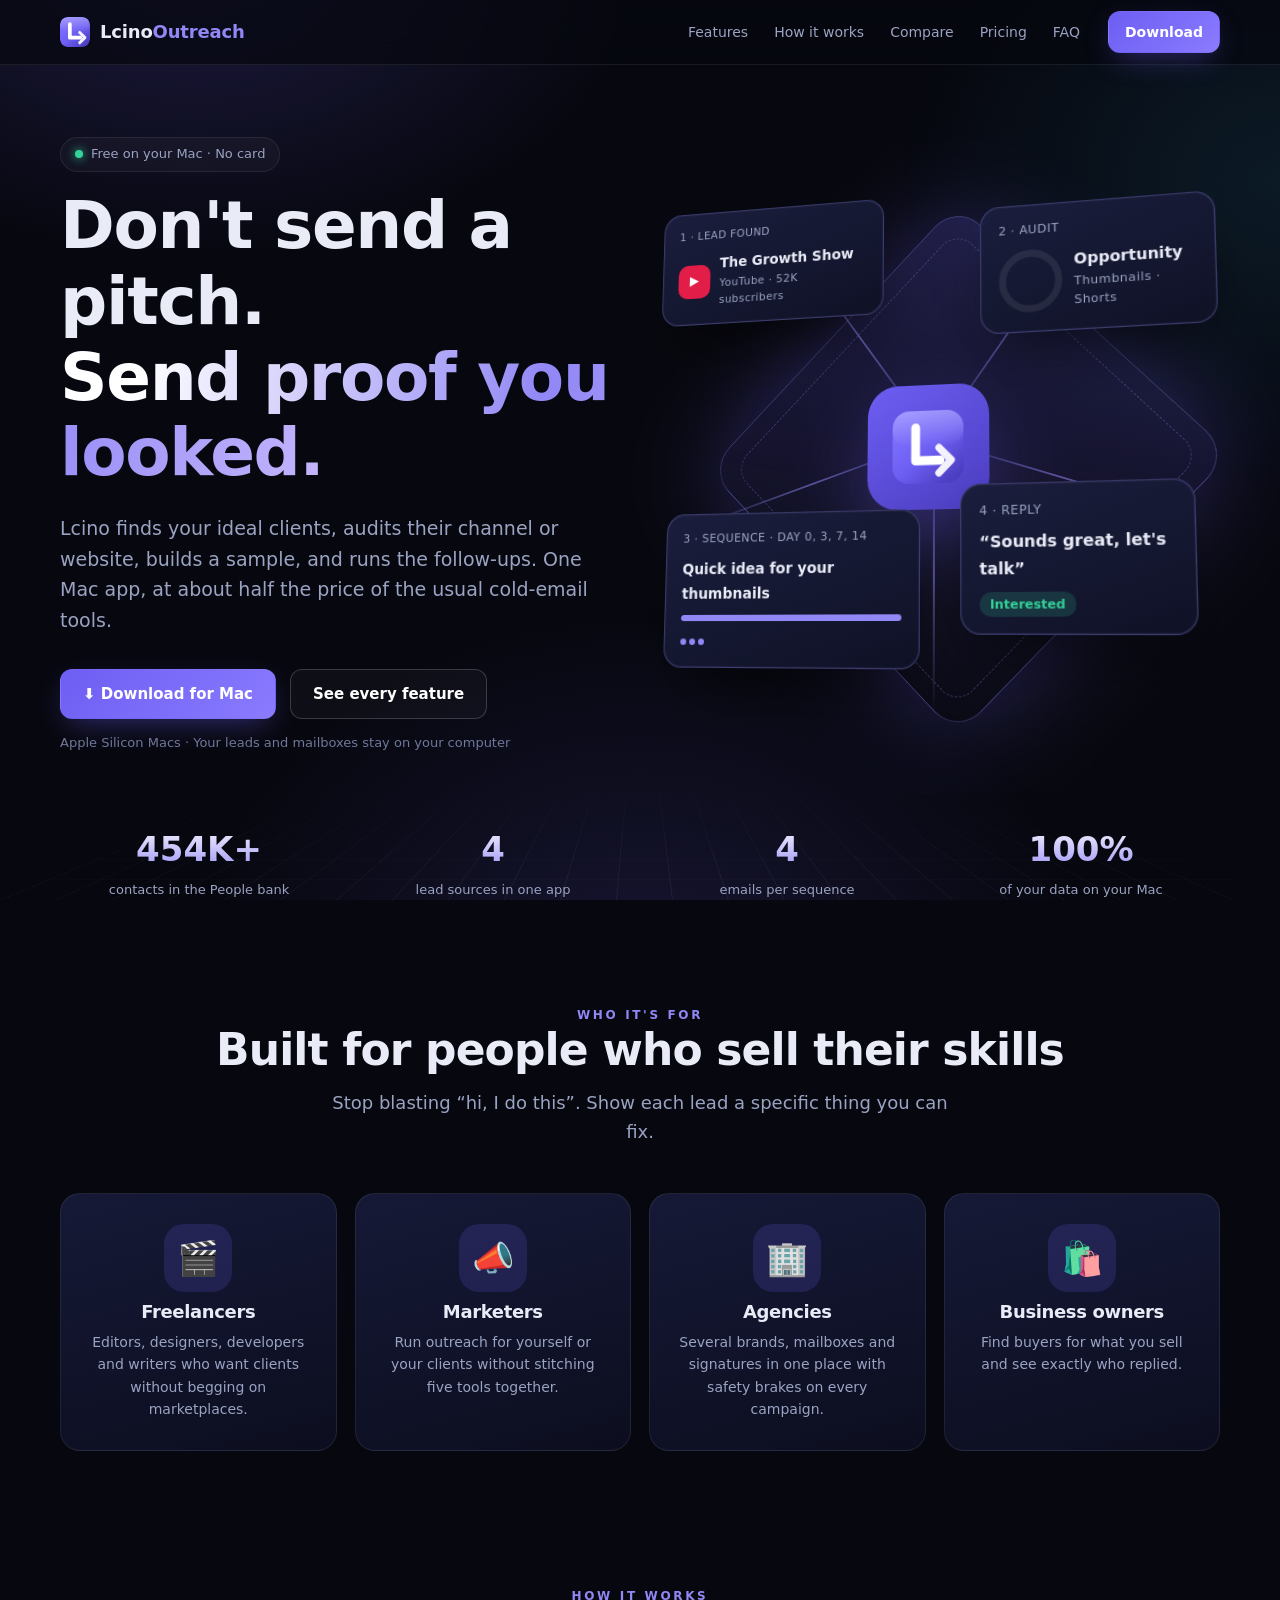
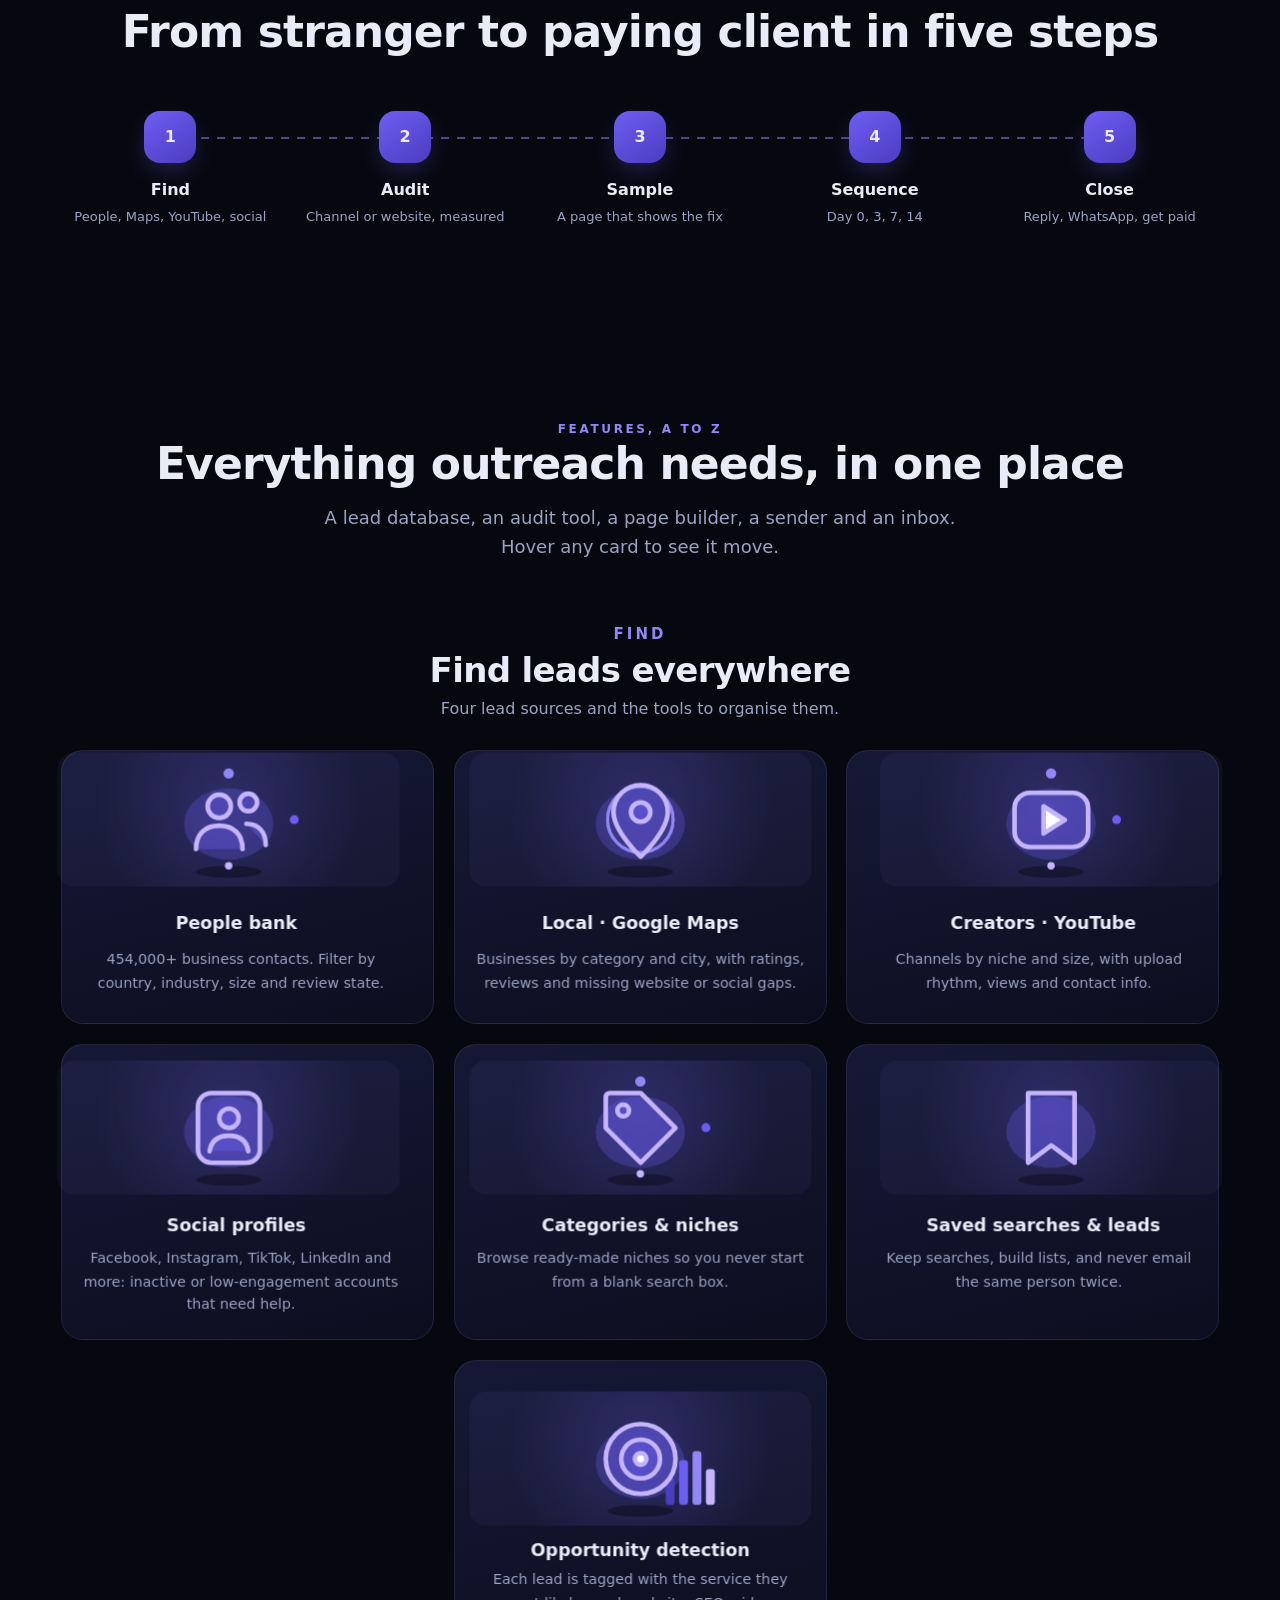
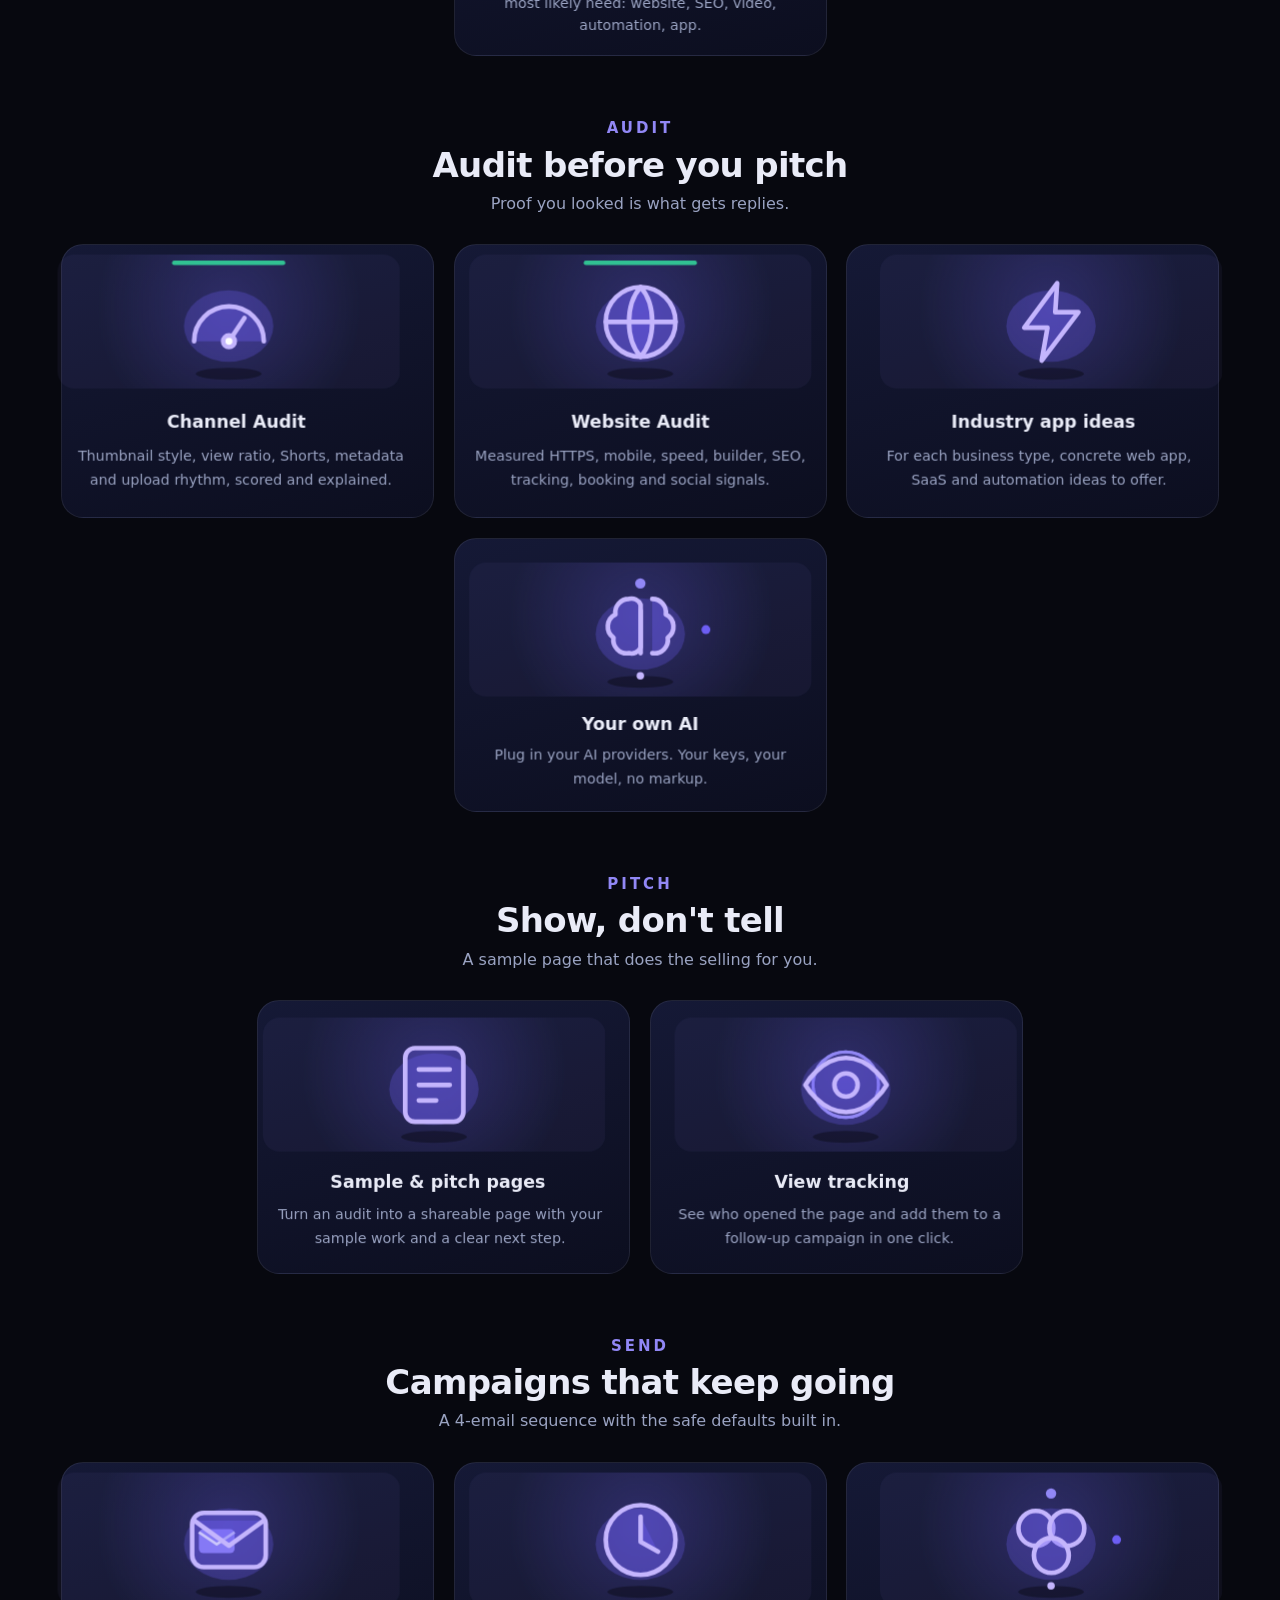
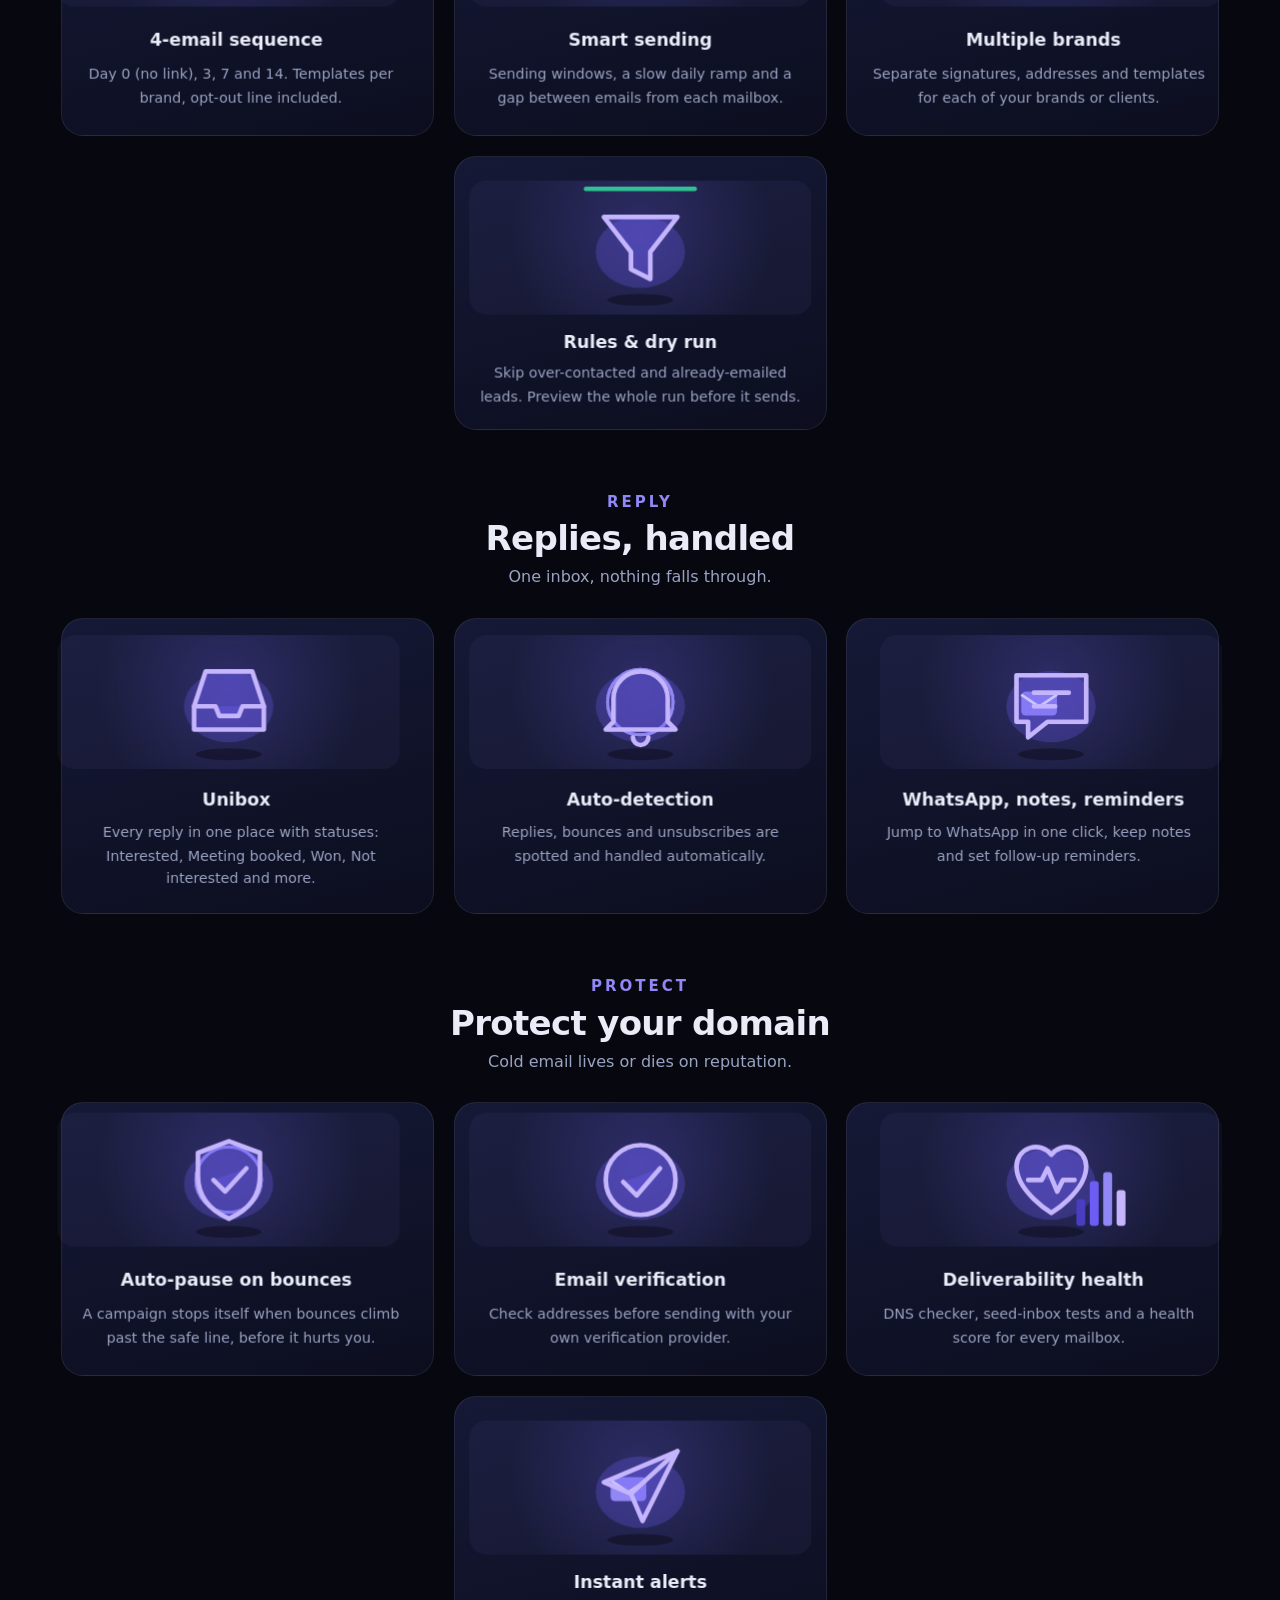
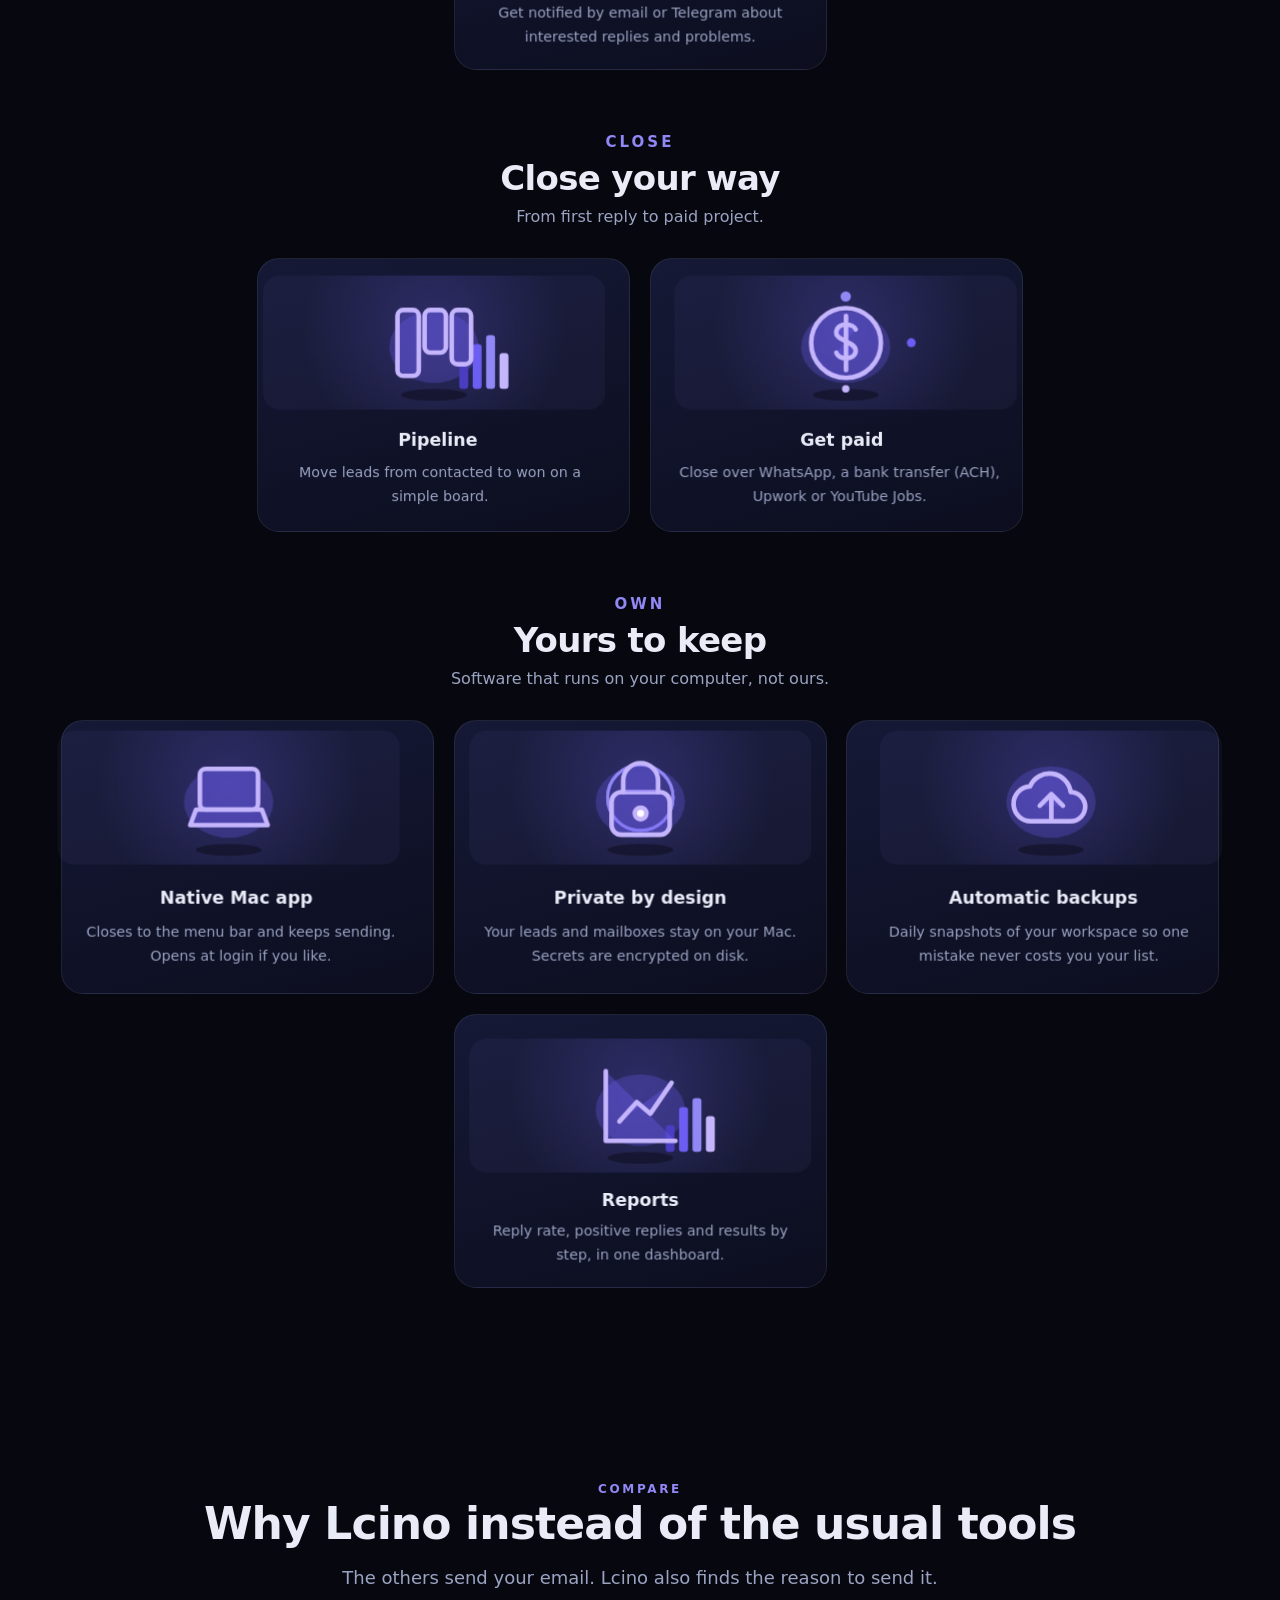
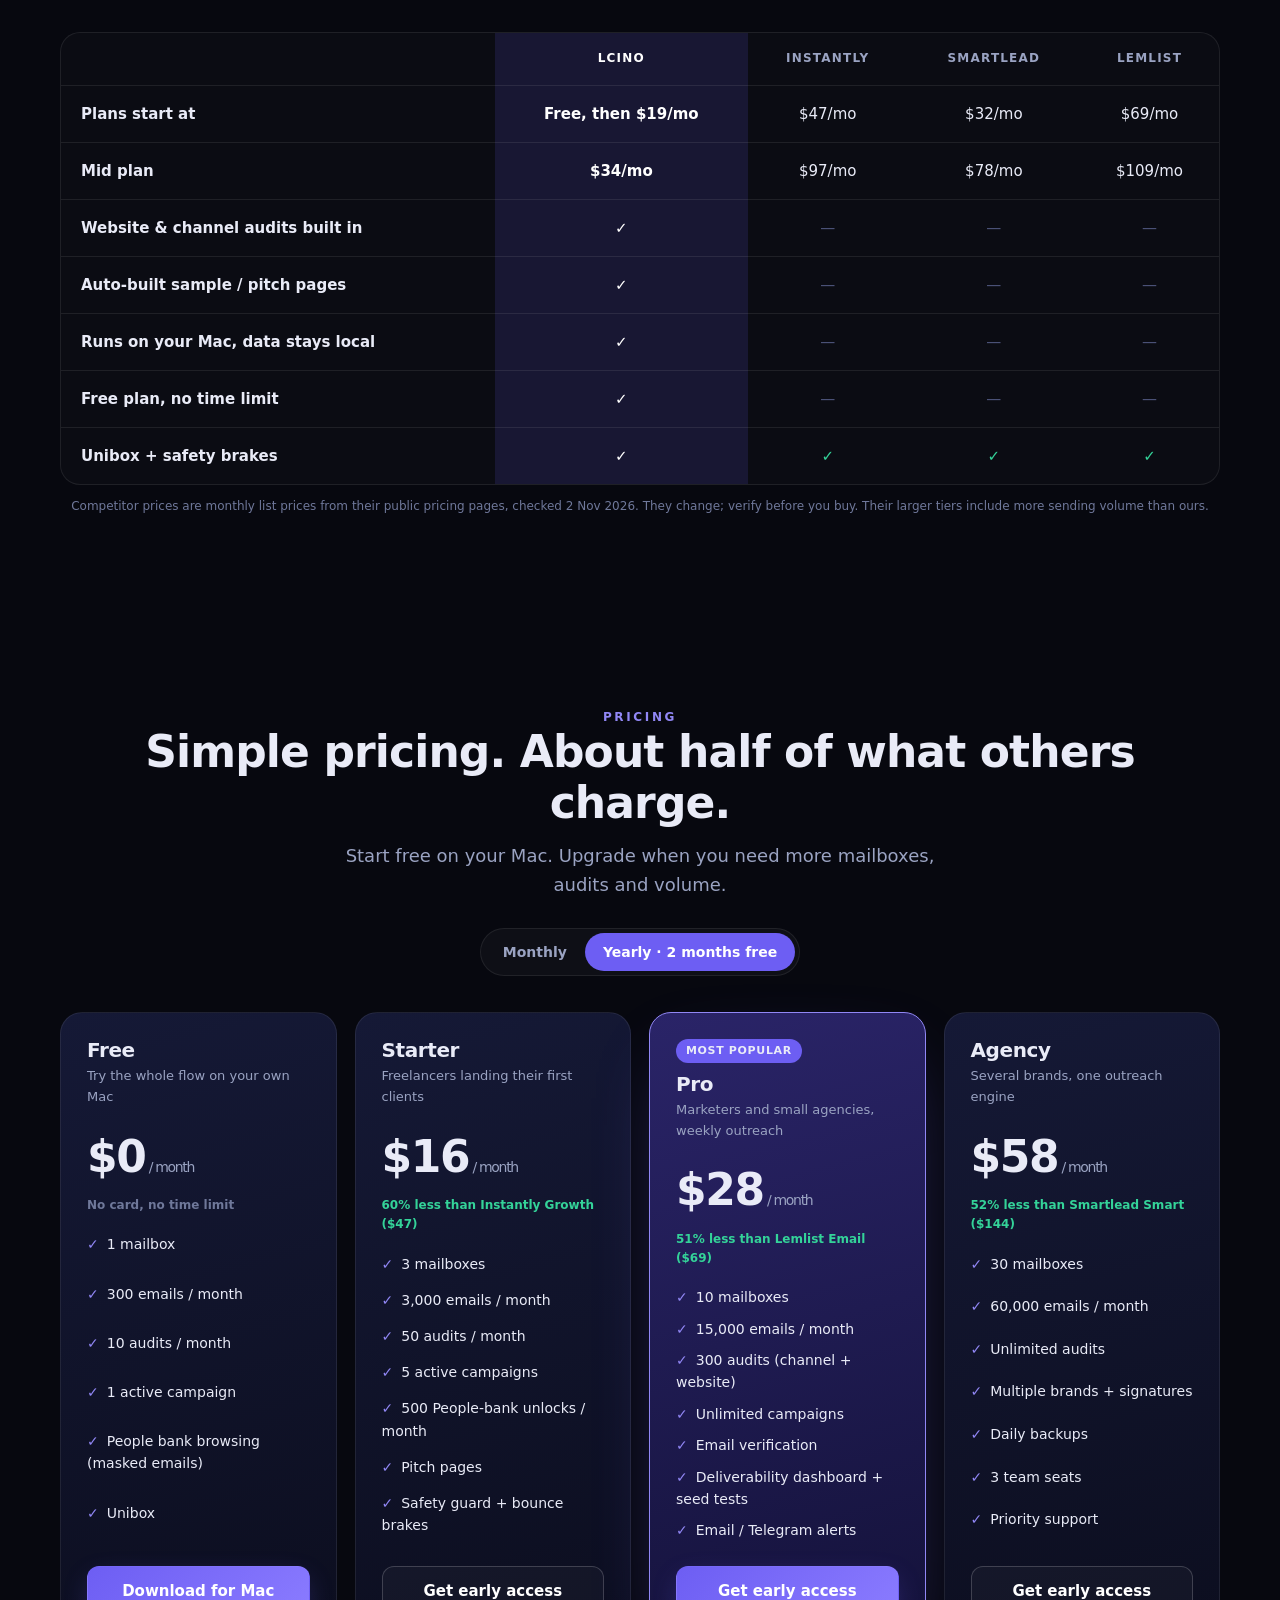
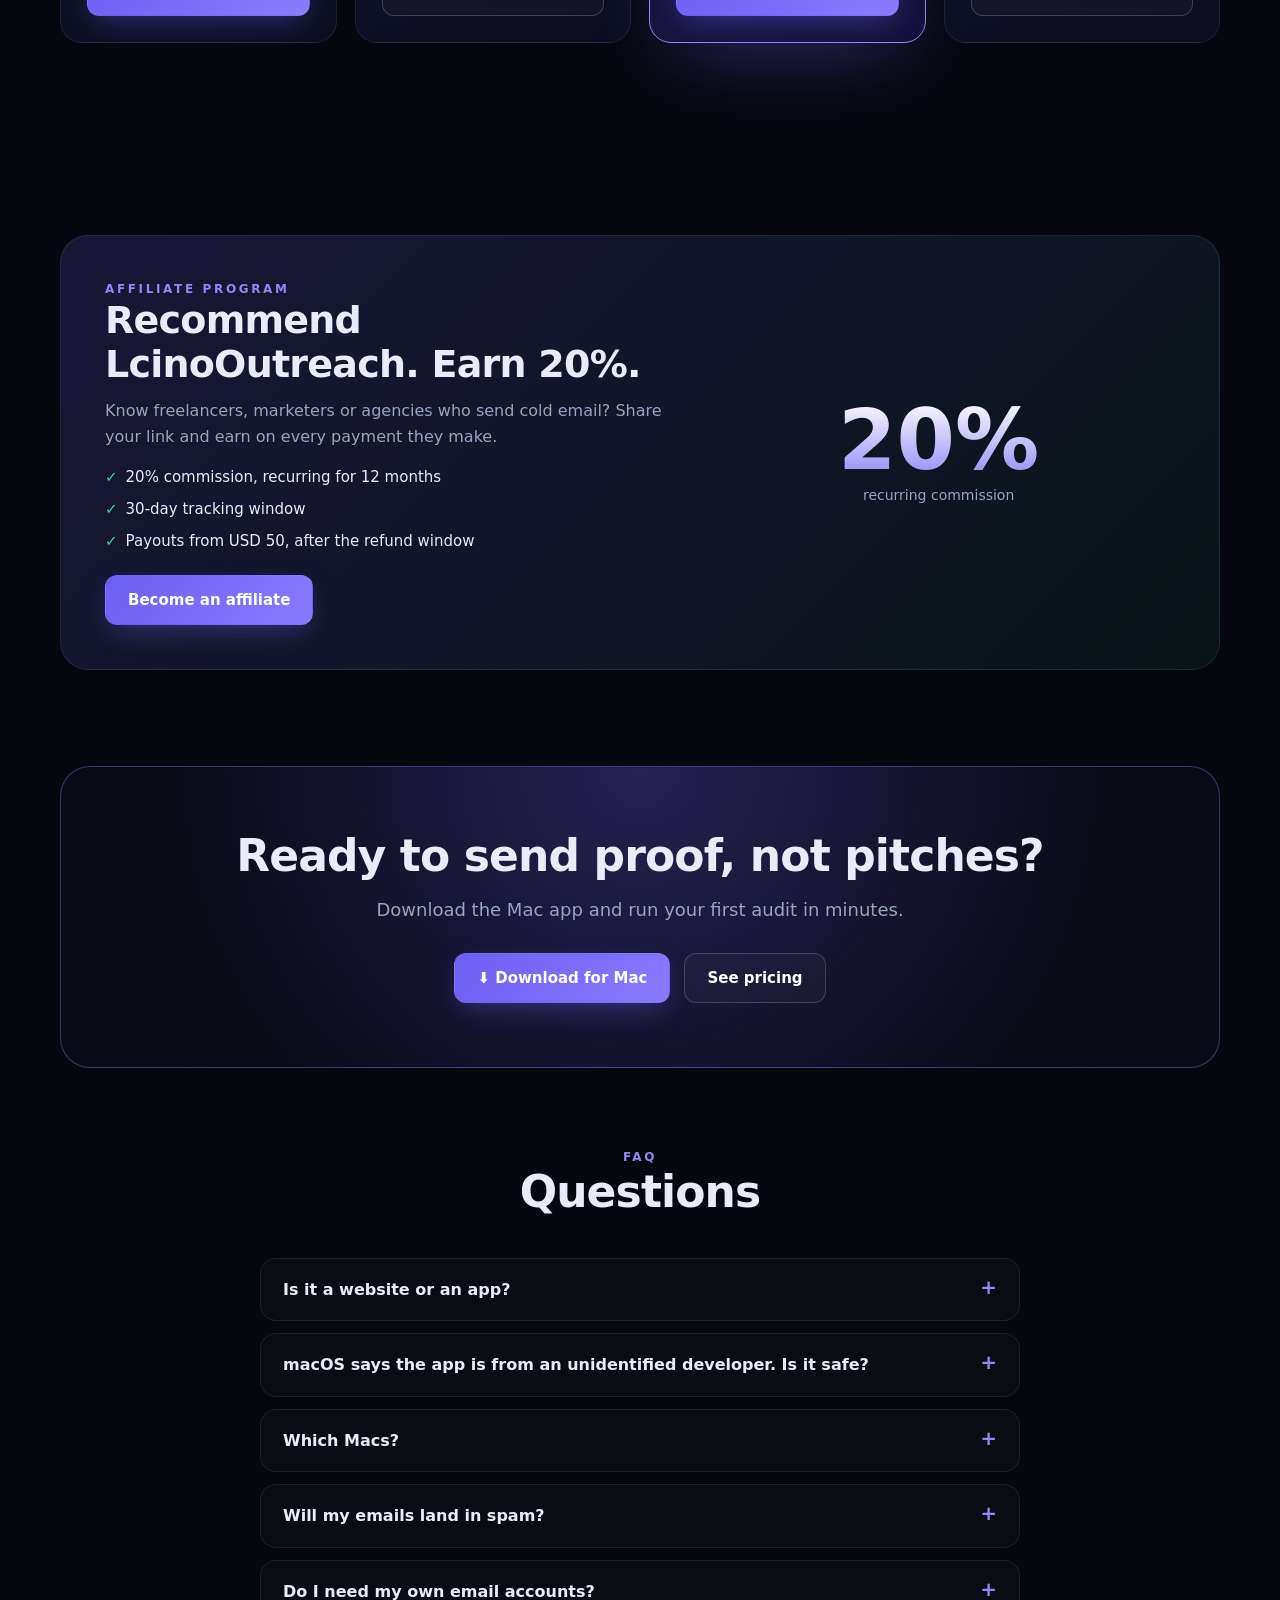
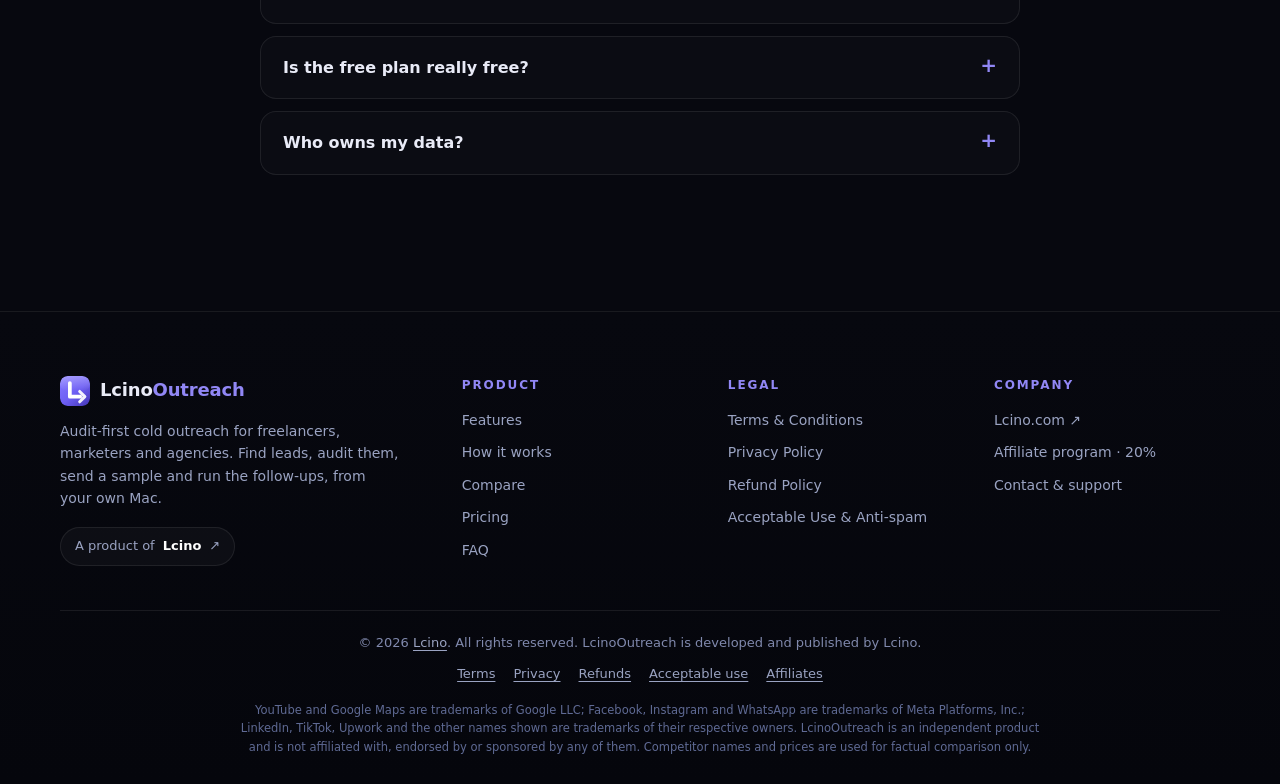
==== commit 637656bc: "Brand as LcinoOutreach (no space), centred footer, 3D hover on audience cards Co-Authored-By: Claude" ====
--- a/public/index.html
+++ b/public/index.html
@@ -3,9 +3,9 @@
 <head>
   <meta charset="utf-8">
   <meta name="viewport" content="width=device-width, initial-scale=1">
-  <title>Lcino Outreach — Audit-first cold outreach for freelancers, marketers and agencies</title>
+  <title>LcinoOutreach — Audit-first cold outreach for freelancers, marketers and agencies</title>
   <meta name="description" content="Find leads, audit them, send a sample and run the follow-ups from one Mac app, at about half the price of the usual cold-email tools.">
-  <meta property="og:title" content="Lcino Outreach — Don't send a pitch. Send proof you looked.">
+  <meta property="og:title" content="LcinoOutreach — Don't send a pitch. Send proof you looked.">
   <meta property="og:description" content="Find leads, audit their channel or website, send a sample, run the 4-email sequence. Free on your Mac.">
   <link rel="icon" href="assets/favicon.png">
   <link rel="stylesheet" href="styles.css">
@@ -15,7 +15,7 @@
 
 <nav class="top">
   <div class="wrap">
-    <a class="logo" href="#"><img src="assets/logo-mark.svg" alt="">Lcino<b>Outreach</b></a>
+    <a class="logo" href="#"><img src="assets/logo-mark.svg" alt=""><span>Lcino<b>Outreach</b></span></a>
     <div class="links"><a href="#features">Features</a><a href="#how">How it works</a><a href="#compare">Compare</a><a href="#pricing">Pricing</a><a href="#faq">FAQ</a></div>
     <a class="login" href="#">Log in</a>
     <a class="btn primary sm dl" href="#download">Download</a>
@@ -154,7 +154,7 @@
   <div class="wrap"><div class="aff rv">
     <div>
       <div class="eyebrow">Affiliate program</div>
-      <h2>Recommend Lcino Outreach. Earn 20%.</h2>
+      <h2>Recommend LcinoOutreach. Earn 20%.</h2>
       <p>Know freelancers, marketers or agencies who send cold email? Share your link and earn on every payment they make.</p>
       <ul><li>20% commission, recurring for 12 months</li><li>30-day tracking window</li><li>Payouts from USD 50, after the refund window</li></ul>
       <div style="margin-top:22px"><a class="btn primary" href="/affiliate">Become an affiliate</a></div>
--- a/public/styles.css
+++ b/public/styles.css
@@ -45,6 +45,7 @@
 .logo { display: flex; align-items: center; gap: 10px; font-weight: 800; font-size: 18px; }
 .logo img { width: 30px; height: 30px; border-radius: 8px; }
 .logo b { color: var(--brand2); font-weight: 700; }
+.logo span { letter-spacing: -0.01em; }
 .links { display: flex; gap: 26px; margin-left: auto; font-size: 14px; font-weight: 500; color: var(--mute); }
 .links a:hover { color: #fff; }
 .btn { display: inline-flex; align-items: center; justify-content: center; gap: 8px; padding: 12px 22px; border-radius: 12px; font-weight: 700; font-size: 15px; border: 1px solid transparent; cursor: pointer; transition: transform 0.2s, box-shadow 0.2s, background 0.2s; }
@@ -109,9 +110,19 @@
 @media (max-width: 700px) { .strip .wrap { grid-template-columns: repeat(2, 1fr); } }
 
 /* who */
-.who { display: grid; grid-template-columns: repeat(4, 1fr); gap: 18px; margin-top: 46px; }
-.who > div { padding: 26px 20px; text-align: center; border: 1px solid var(--line); border-radius: 18px; background: rgba(255, 255, 255, 0.02); transition: transform 0.3s, border-color 0.3s; }
-.who > div:hover { transform: translateY(-6px); border-color: rgba(145, 135, 245, 0.5); }
+.who { display: grid; grid-template-columns: repeat(4, 1fr); gap: 18px; margin-top: 46px; perspective: 1100px; }
+.who > div { position: relative; overflow: hidden; padding: 30px 22px; text-align: center; border: 1px solid var(--line); border-radius: 20px; background: linear-gradient(165deg, #151936, #0c0e1f); transform-style: preserve-3d; transform: rotateX(var(--crx, 0deg)) rotateY(var(--cry, 0deg)); transition: transform 0.18s ease-out, border-color 0.3s, box-shadow 0.3s; }
+.who > div::before { content: ""; position: absolute; inset: -1px; border-radius: inherit; background: conic-gradient(from var(--ang, 0deg), transparent 0 70%, rgba(145, 135, 245, 0.9) 85%, transparent 100%); opacity: 0; transition: opacity 0.3s; z-index: 0; -webkit-mask: linear-gradient(#000 0 0) content-box, linear-gradient(#000 0 0); -webkit-mask-composite: xor; mask-composite: exclude; padding: 1px; animation: angle 3s linear infinite; }
+@property --ang { syntax: "<angle>"; inherits: false; initial-value: 0deg; }
+@keyframes angle { to { --ang: 360deg; } }
+.who > div:hover { border-color: rgba(145, 135, 245, 0.35); box-shadow: 0 30px 60px -24px var(--glow); }
+.who > div:hover::before { opacity: 1; }
+.who > div::after { content: ""; position: absolute; inset: 0; pointer-events: none; background: radial-gradient(240px circle at var(--gx, 50%) var(--gy, 0%), rgba(255, 255, 255, 0.12), transparent 60%); opacity: 0; transition: opacity 0.3s; }
+.who > div:hover::after { opacity: 1; }
+.who .em { display: inline-grid; place-items: center; width: 68px; height: 68px; border-radius: 20px; background: rgba(109, 94, 243, 0.18); transform: translateZ(50px); transition: transform 0.35s cubic-bezier(0.3, 1.6, 0.5, 1), background 0.3s; position: relative; z-index: 1; }
+.who > div:hover .em { transform: translateZ(70px) scale(1.18) rotate(-8deg); background: rgba(109, 94, 243, 0.32); animation: wig 1.2s ease-in-out infinite; }
+@keyframes wig { 50% { transform: translateZ(70px) scale(1.18) rotate(8deg); } }
+.who h3, .who p { position: relative; z-index: 1; transform: translateZ(26px); }
 .who h3 { font-size: 18px; margin: 10px 0 8px; }
 .who p { color: var(--mute); font-size: 14px; }
 .who .em { font-size: 34px; }
@@ -207,8 +218,6 @@
 details p { margin-top: 10px; color: var(--mute); font-size: 15px; }
 .final { text-align: center; border: 1px solid rgba(145, 135, 245, 0.35); border-radius: 30px; padding: 64px 24px; background: radial-gradient(circle at 50% 0%, rgba(109, 94, 243, 0.3), rgba(109, 94, 243, 0.04) 70%); }
 .final .cta { display: flex; justify-content: center; gap: 14px; flex-wrap: wrap; margin-top: 28px; }
-footer { padding: 40px 0 60px; text-align: center; color: #6f789a; font-size: 13px; border-top: 1px solid var(--line); }
-footer a { margin: 0 12px; } footer a:hover { color: #fff; }
 .contactbox { margin: 18px auto 0; max-width: 520px; padding: 18px; border: 1px dashed var(--line); border-radius: 16px; color: var(--mute); font-size: 14px; }
 
 /* reveal */
@@ -230,9 +239,10 @@
 .byline { display: inline-flex; align-items: center; gap: 8px; margin-top: 18px; padding: 8px 14px; border: 1px solid var(--line); border-radius: 999px; font-size: 13px; color: var(--mute); background: rgba(255, 255, 255, 0.03); transition: border-color 0.2s, color 0.2s; }
 .byline:hover { border-color: var(--brand2); color: #fff; }
 .byline b { color: #fff; }
-.foot-bottom { margin-top: 44px; padding-top: 22px; border-top: 1px solid var(--line); display: flex; flex-wrap: wrap; gap: 12px 24px; justify-content: space-between; font-size: 12px; color: #6f789a; }
+.foot-bottom { margin-top: 44px; padding-top: 22px; border-top: 1px solid var(--line); display: flex; flex-direction: column; align-items: center; gap: 10px; text-align: center; font-size: 13px; color: #8089ad; }
+.foot-bottom .legal-links { display: flex; gap: 18px; flex-wrap: wrap; justify-content: center; }
 .foot-bottom a { color: var(--mute); text-decoration: underline; text-underline-offset: 3px; }
-.disclaimer { margin-top: 14px; font-size: 11px; color: #566089; max-width: 900px; }
+.disclaimer { margin: 16px auto 0; font-size: 11.5px; line-height: 1.6; color: #5f6a94; max-width: 820px; text-align: center; }
 @media (max-width: 800px) { .foot-grid { grid-template-columns: 1fr 1fr; } .foot-grid > :first-child { grid-column: 1 / -1; } }
 
 /* affiliate band */
